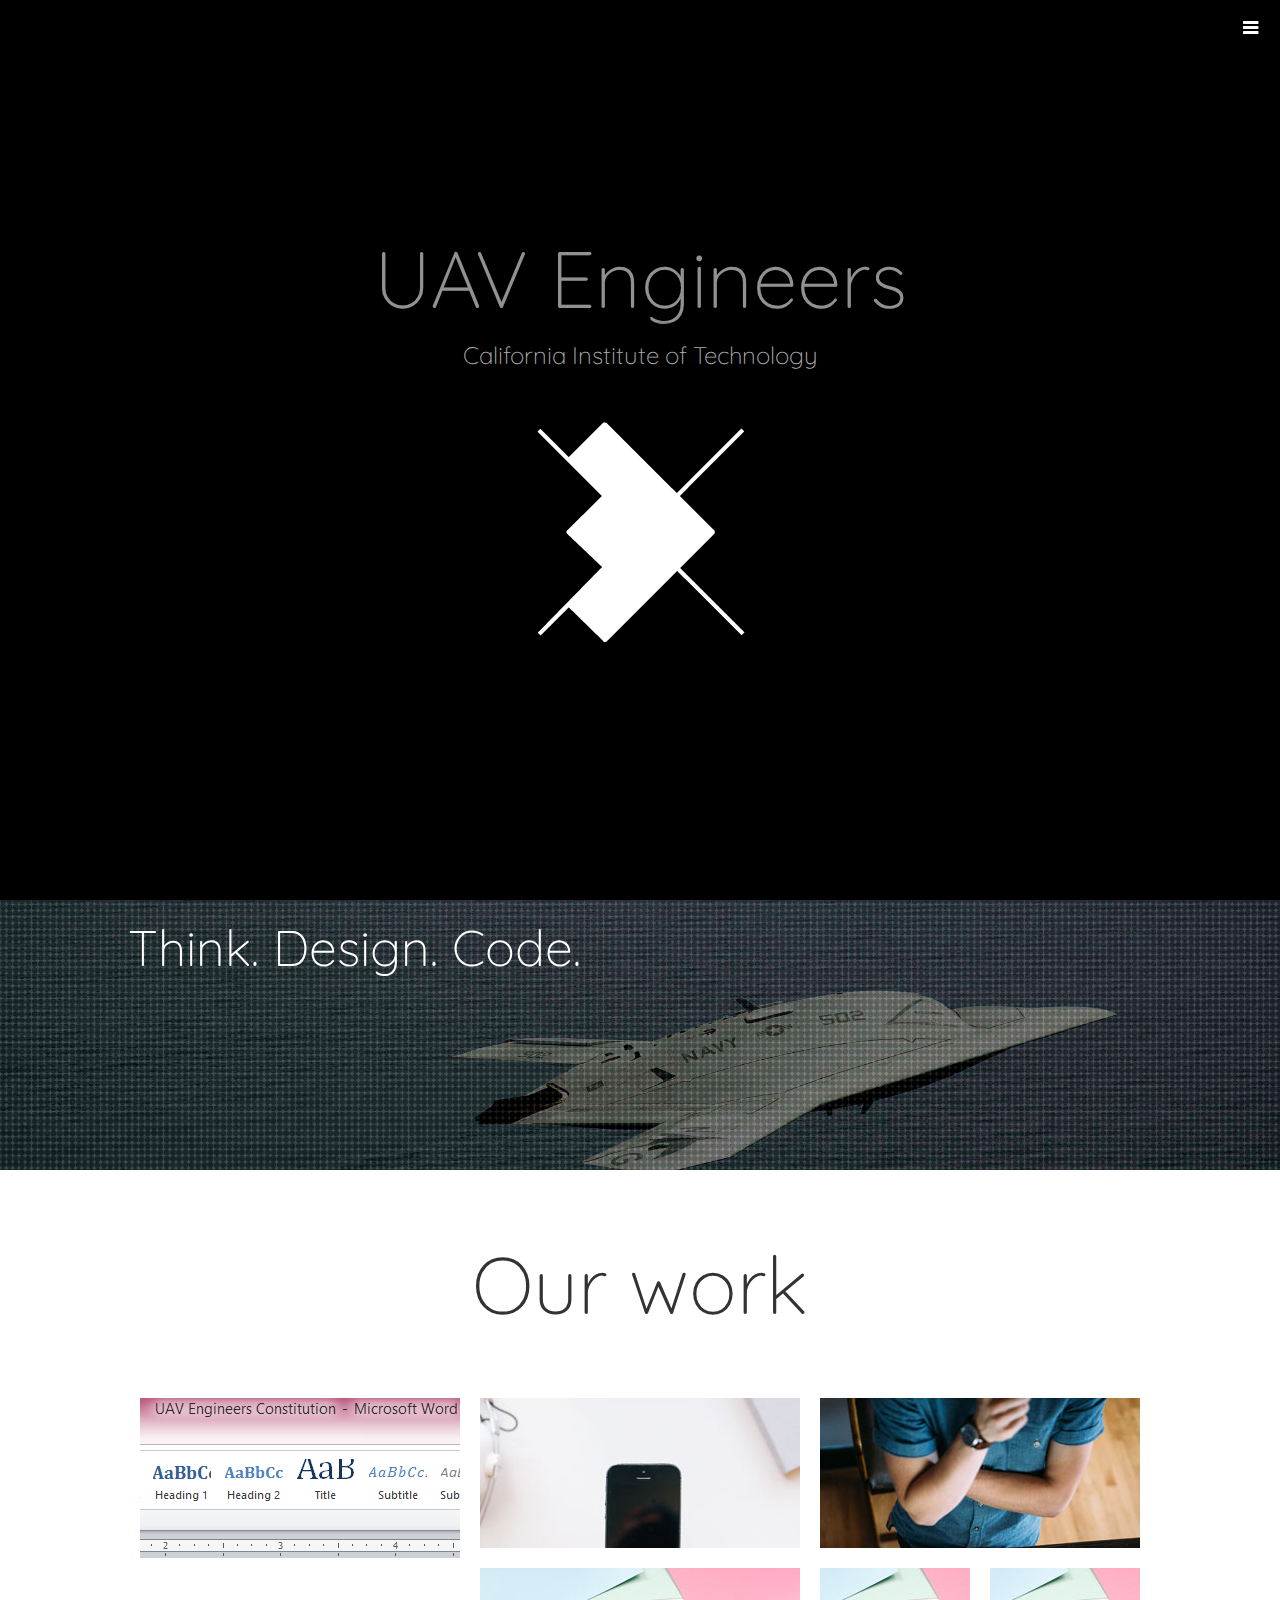
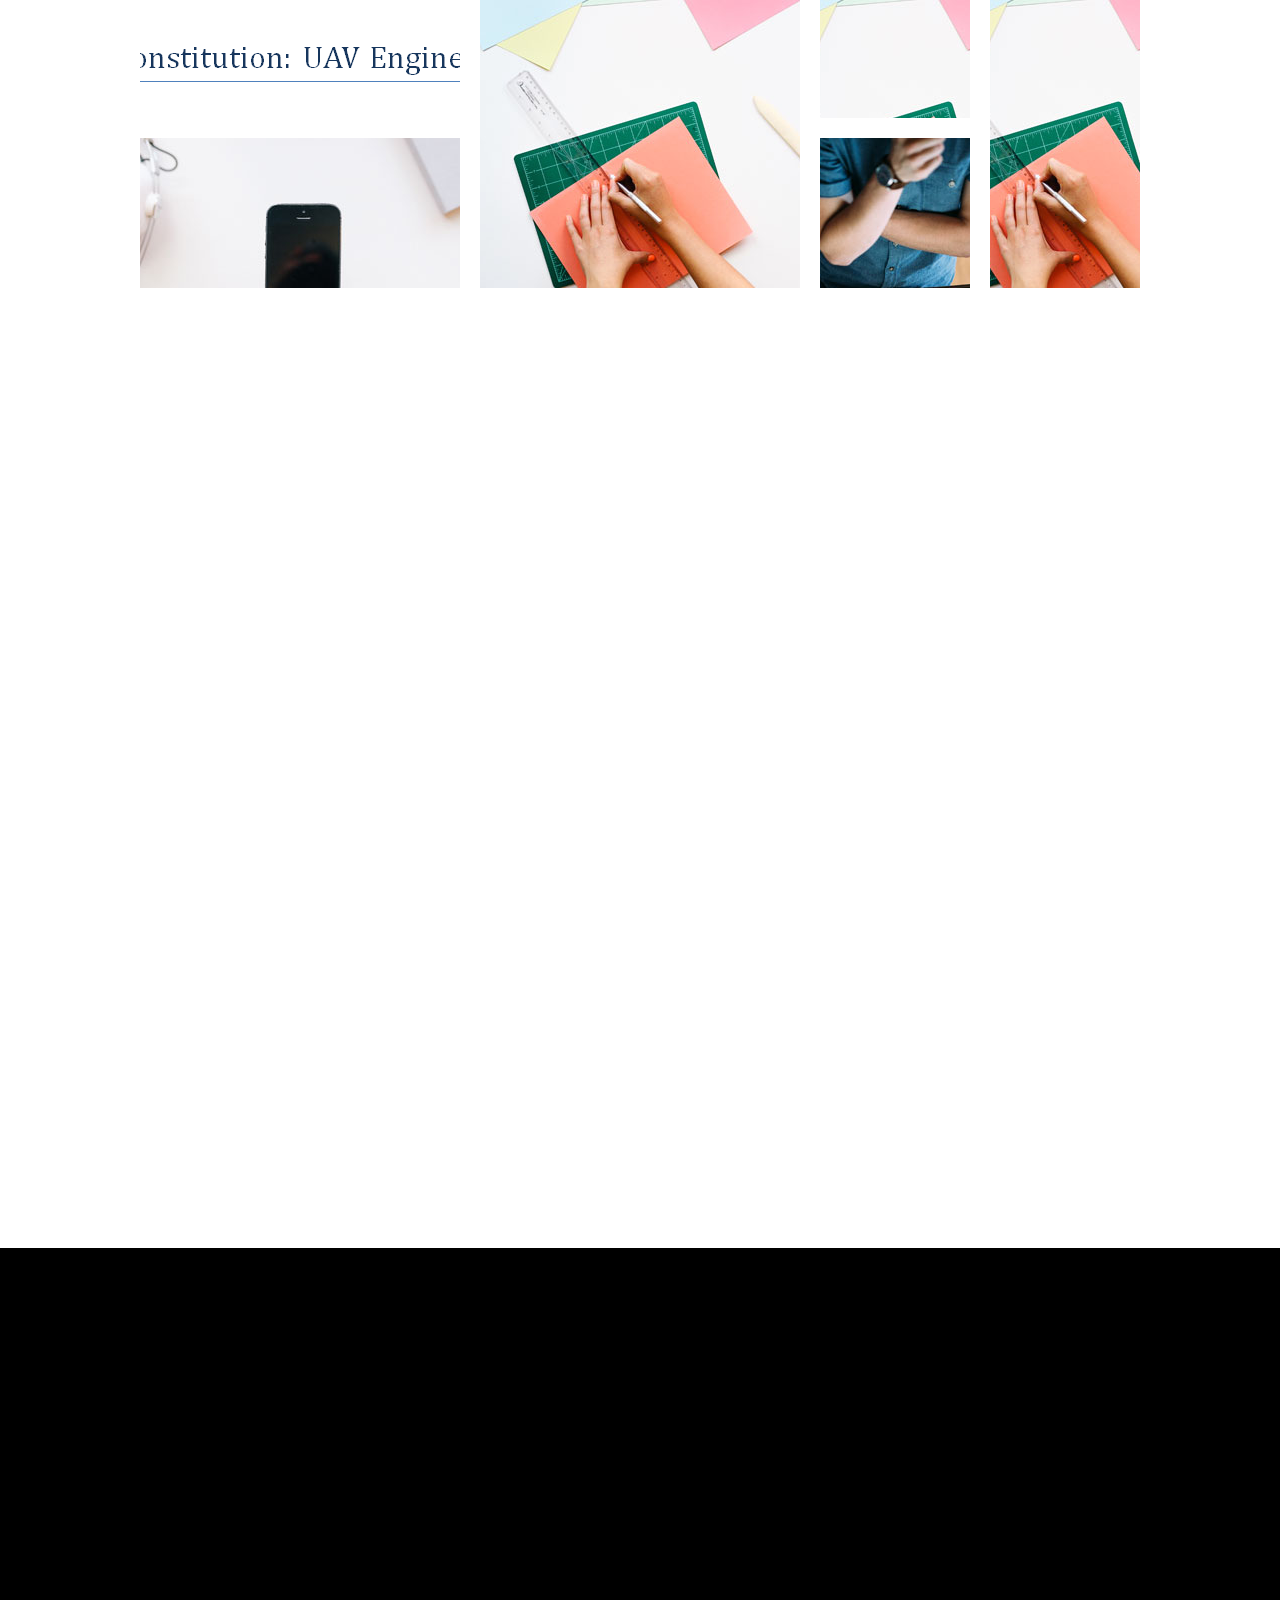
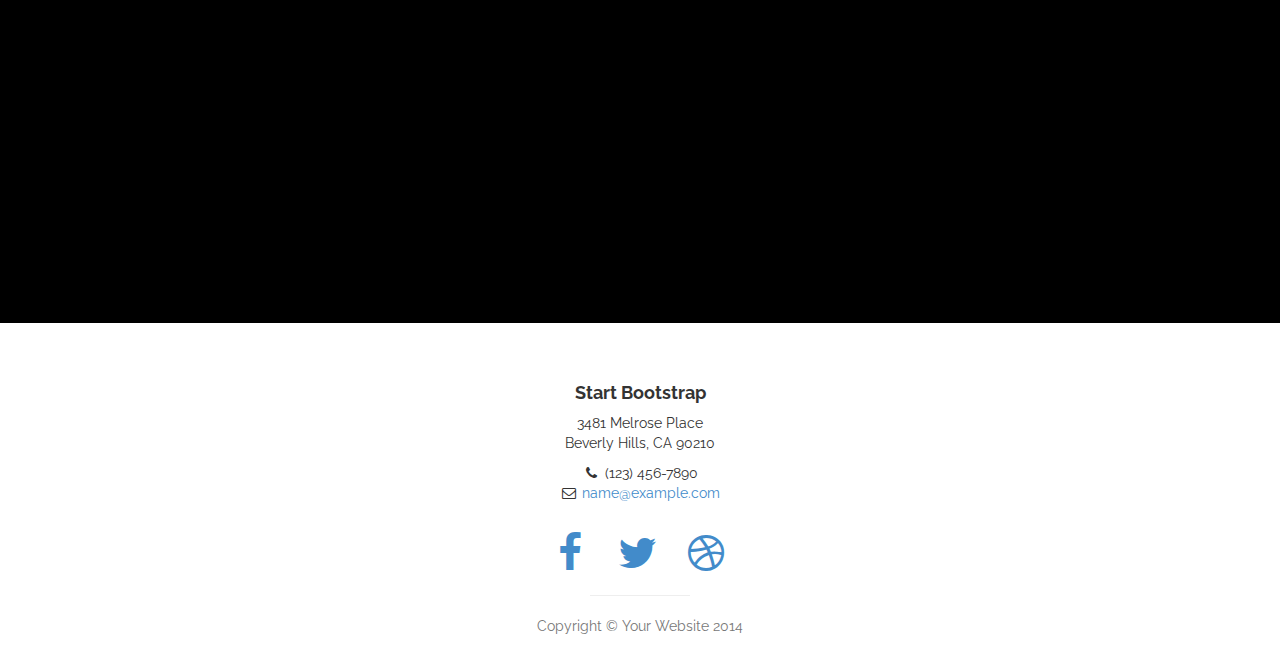
==== index.html @ b2664f8d "updates on project" ====
<!DOCTYPE html>
<html lang="en">

<head>

    <meta charset="utf-8">
    <meta http-equiv="X-UA-Compatible" content="IE=edge">
    <meta name="viewport" content="width=device-width, initial-scale=1">
    <meta name="description" content="">
    <meta name="author" content="">
    <link rel="shortcut icon" href="img/uavLogo.png">
    <title>Caltech UAV Engineers</title>

    <!-- Bootstrap Core CSS -->
    <link href="css/bootstrap.min.css" rel="stylesheet">

    <!-- Custom CSS -->
    <link href="css/uav.css" rel="stylesheet">
    <link href="css/jquery.gridster.min.css" rel="stylesheet">
    <!-- Custom Fonts -->
    <link href='http://fonts.googleapis.com/css?family=Quicksand:300,400|Raleway:400,100,200,300' rel='stylesheet' type='text/css'>
    <link href="font-awesome-4.1.0/css/font-awesome.min.css" rel="stylesheet" type="text/css">
    

    <!-- HTML5 Shim and Respond.js IE8 support of HTML5 elements and media queries -->
    <!-- WARNING: Respond.js doesn't work if you view the page via file:// -->
    <!--[if lt IE 9]>
        <script src="https://oss.maxcdn.com/libs/html5shiv/3.7.0/html5shiv.js"></script>
        <script src="https://oss.maxcdn.com/libs/respond.js/1.4.2/respond.min.js"></script>
    <![endif]-->

</head>

<body>

    <!-- Navigation -->
    <a id="menu-toggle" href="#" class="btn btn-dark btn-lg toggle"><i class="fa fa-bars"></i></a>
    <nav id="sidebar-wrapper">
        <ul class="sidebar-nav">
            <a id="menu-close" href="#" class="btn btn-light btn-lg pull-right toggle"><i class="fa fa-times"></i></a>
            <li class="sidebar-brand">
                <a class="shimmer" href="#top">UAV Engineers</a>
            </li>
            <li>
                <a href="#top">Home</a>
            </li>

            <li>
                <a href="#portfolio">Projects</a>
            </li>

            <li>
                <a href="#about">About</a>
            </li>
            
            <li>
                <a href="#contact">Contact</a>
            </li>
        </ul>
    </nav>

        <!-- Header -->
        <div id="top" class="header section active">
            <div class="text-vertical-center">

                <h1 class="shimmer">UAV Engineers</h1>

                <h3><a target="blank" id="caltech" href="https://www.caltech.edu/">California Institute of Technology</a></h3>
                <br>
                <a id="uavBox" href="#portfolio" class="btn btn-dark btn-lg"> <img id="uav" class="btn btn-dark btn-lg" src="img/uavLogo_white.png"/></a>

                

            </div>
        </div>


       
        <!-- Banner -->

        <div class="callout">
            <div class="text-vertical-left-top">
                <h1>Think. Design. Code. </h1>
            </div>
        </div>




        <!-- Portfolio -->
        <div id="portfolio" class="portfolio section ">
            <div id='work'>
                <h1>Our work</h1>
            </div>
            <div class="gridster">
                <ul>
                    <li id='draft' data-row="1" data-col="1" data-sizex="2" data-sizey="2">
                    </li>

                    <li class="jd" data-row="3" data-col="1" data-sizex="2" data-sizey="1"></li>
             
                    <li class="jd" data-row="1" data-col="3" data-sizex="2" data-sizey="1"></li>
                    <li class="dr" data-row="2" data-col="3" data-sizex="2" data-sizey="2"></li>
             
                    <li class="ms" data-row="1" data-col="5" data-sizex="2" data-sizey="1"></li>
                    <li class="dr" data-row="2" data-col="5" data-sizex="1" data-sizey="1"></li>
                    <li class="ms" data-row="3" data-col="5" data-sizex="1" data-sizey="1"></li>

                    <li class="dr" data-row="2" data-col="6" data-sizex="1" data-sizey="2"></li>
                </ul>

            </div>
        </div>




        <!-- About -->
        <div id="about" class="about section">
            <div class="container">
                <div class="row">
                    <div class="col-lg-12 text-center">
                       
                    </div>
                </div>
                <!-- /.row -->
            </div>
            <!-- /.container -->
        </div>

       

        
   
        <!-- Map -->
        <div id="contact" class="map section">
            
        </div>

    <!-- Footer -->
    <footer>
        <div class="container section">
            <div class="row">
                <div class="col-lg-10 col-lg-offset-1 text-center">
                    <h4><strong>Start Bootstrap</strong>
                    </h4>
                    <p>3481 Melrose Place<br>Beverly Hills, CA 90210</p>
                    <ul class="list-unstyled">
                        <li><i class="fa fa-phone fa-fw"></i> (123) 456-7890</li>
                        <li><i class="fa fa-envelope-o fa-fw"></i>  <a href="mailto:name@example.com">name@example.com</a>
                        </li>
                    </ul>
                    <br>
                    <ul class="list-inline">
                        <li>
                            <a href="#"><i class="fa fa-facebook fa-fw fa-3x"></i></a>
                        </li>
                        <li>
                            <a href="#"><i class="fa fa-twitter fa-fw fa-3x"></i></a>
                        </li>
                        <li>
                            <a href="#"><i class="fa fa-dribbble fa-fw fa-3x"></i></a>
                        </li>
                    </ul>
                    <hr class="small">
                    <p class="text-muted">Copyright &copy; Your Website 2014</p>
                </div>
            </div>
        </div>
    </footer>

    <!-- jQuery Version 1.11.0 -->
    <script src="js/jquery-1.11.0.js"></script>

    <!-- Bootstrap Core JavaScript -->
    <script src="js/bootstrap.min.js"></script>
    <script src="js/jquery.transit.min.js"></script>
    <script src="js/jquery.gridster.min.js"></script>
    <script src="js/jquery.gridster.with-extras.js"></script>

    <!-- Custom Theme JavaScript -->
    <script>
    // Closes the sidebar menu
    $("#menu-close").click(function(e) {
        e.preventDefault();
        $("#sidebar-wrapper").toggleClass("active");
    });

    // Opens the sidebar menu
    $("#menu-toggle").click(function(e) {
        e.preventDefault();
        $("#sidebar-wrapper").toggleClass("active");
    });

    $('a[href*=#]:not([href=#top],[href=#])').hover(function(){ 
            $("#uav").css({
               '-ms-transform': 'rotate(90deg)',
                '-webkit-transform': 'rotate(90deg)', 
                'transform': 'rotate(90deg)', 
                '-webkit-transition': '.3s ease-in',
                '-moz-transition': '.3s ease-in',
                '-o-transition': '.3s ease-in',
                'transition': '.3s ease-in',
            });
        }, function(){
            $("#uav").css({
               '-ms-transform': 'rotate(0deg)',
                '-webkit-transform': 'rotate(0deg)', 
                'transform': 'rotate(0deg)', 
                '-webkit-transition': '.3s ease-in',
                '-moz-transition': '.3s ease-in',
                '-o-transition': '.3s ease-in',
                'transition': '.3s ease-in',
            });
        });
        
        $('a[href*=#]:not([href=#])').click(function() {
            $('#uavBox')
            .transition({y: '+=700'}, 700, 'ease');
            setTimeout(function(){
                $('#uavBox').transition({rotate: '-90deg'}, 200, 'ease');
                $('#uavBox').transition({y: '-=700'}, 500, 'ease');
                $('#uavBox').transition({rotate: '0deg'}, 200, 'ease');
            }, 700);
        });


    // Scrolls to the selected menu item on the page
   $(function() {

        if($(window).width() > 1400){
            $(".gridster ul").gridster({
                widget_margins: [10, 10],
                widget_base_dimensions: [200, 200],
                resize: {
                    enabled: true,
                    max_size: [4,2],
                    min_size: [1,1]
                },
                helper: 'clone',
            }).data('gridster');
        } else if($(window).width() > 1100) {
            $(".gridster ul").gridster({
                widget_margins: [10, 10],
                widget_base_dimensions: [150, 150],
                resize: {
                    enabled: true,
                    max_size: [4,2],
                    min_size: [1,1]
                },
                helper: 'clone',
            }).data('gridster');
        } else {
            $(".gridster ul").gridster({
                widget_margins: [10, 10],
                widget_base_dimensions: [100, 100],
                resize: {
                    enabled: true,
                    max_size: [4,2],
                    min_size: [1,1]
                },
                helper: 'clone',
            }).data('gridster');
        }

        $('a[href*=#]:not([href=#])').click(function() {
            if (location.pathname.replace(/^\//, '') == this.pathname.replace(/^\//, '') || location.hostname == this.hostname) {

                var target = $(this.hash);

                target = target.length ? target : $('[name=' + this.hash.slice(1) + ']');
 
                if (target.length) {
                    $('html,body').animate({
                        scrollTop: target.offset().top
                    }, 1200);

                    return false;
                }
            }
        });
        
    });





    </script>

</body>

</html>
---- css/uav.css ----
/*!
 * Start Bootstrap - Stylish Portfolio Bootstrap Theme (http://startbootstrap.com)
 * Code licensed under the Apache License v2.0.
 * For details, see http://www.apache.org/licenses/LICENSE-2.0.
 */

/* Global Styles */
a {
    -webkit-transition: all .2s ease-in-out;
    -moz-transition: all .2s ease-in-out;
    transition: all .2s ease-in-out;
}
#caltech{
    color: rgba(255,255,255, 0.7);
}
#caltech:hover,
#caltech:focus {
    text-decoration: none;
    color: #FF6600;
}


.shimmer {
  color: rgba(255,255,255, 0.5);
  background: -webkit-gradient(linear, left top, right top, from(#222), to(#222), color-stop(0.5, #fff));
  background: -moz-gradient(linear, left top, right top, from(#222), to(#222), color-stop(0.5, #fff));
  background: gradient(linear, left top, right top, from(#222), to(#222), color-stop(0.5, #fff));
  -webkit-background-size: 125px 100%;
  -moz-background-size: 125px 100%;
  background-size: 125px 100%;
  -webkit-background-clip: text;
  -moz-background-clip: text;
  background-clip: text;
  -webkit-animation-name: shimmer;
  -moz-animation-name: shimmer;
  animation-name: shimmer;
  -webkit-animation-duration: 2s;
  -moz-animation-duration: 2s;
  animation-duration: 2s;
  -webkit-animation-iteration-count: infinite;
  -moz-animation-iteration-count: infinite;
  animation-iteration-count: infinite;
  background-repeat: no-repeat;
  background-position: 0 0;
  background-color: #222;
}
@-moz-keyframes shimmer {
  0% {
    background-position: top left;
  }
  100% {
    background-position: top right;
  }
}
@-webkit-keyframes shimmer {
  0% {
    background-position: top left;
  }
  100% {
    background-position: top right;
  }
}
@-o-keyframes shimmer {
  0% {
    background-position: top left;
  }
  100% {
    background-position: top right;
  }
}
@keyframes shimmer {
  0% {
    background-position: top left;
  }
  100% {
    background-position: top right;
  }
}


html,
body{
    width: 100%;
    height: 100%;
}

body {
    font-family: "Raleway", "Quicksand", sans-serif;
}

.text-vertical-left-top {
    position: relative;
    display: table-cell;
    top: 20%;
    text-align: left;
    vertical-align: top;
    width: 100%;
    margin: 0;
    padding: 0;
    padding-left: 10%;
}
.text-vertical-left-top h1{ 
    font-size: 80px;
    font-weight: 100;
    font-family: 'Quicksand';
    font-weight: 300;
}

.text-vertical-center {
    display: table-cell;
    text-align: center;
    vertical-align: middle;
    width: 100%;
}

.text-vertical-center h1 {
    margin: 0;
    padding: 0;
    font-size: 80px;
    font-weight: 100;
    font-family: 'Quicksand';
    font-weight: 300;
}

.text-vertical-center h3 {
    color: rgba(255,255,255, 0.7);
    font-family: 'Quicksand';
    font-weight: 300;
}

/* Custom Button Styles */

.btn-dark {
    border-radius: 0;
    color: #fff;
}



.btn-dark:hover,
.btn-dark:focus,
.btn-dark:active {
    color: #fff;
}

.btn-light {
    border-radius: 0;
    color: #333;
    background-color: rgb(255,255,255);
}

.btn-light:hover,
.btn-light:focus,
.btn-light:active {
    color: #333;
    background-color: rgba(255,255,255,0.8);
}

/* Custom Horizontal Rule */

hr.small {
    max-width: 100px;
}

/* Side Menu */

#sidebar-wrapper {
    z-index: 1000;
    position: fixed;
    right: 0;
    width: 250px;
    height: 100%;
    margin-right: -250px;
    overflow-y: auto;
    -webkit-transition: all 0.4s ease 0s;
    -moz-transition: all 0.4s ease 0s;
    -ms-transition: all 0.4s ease 0s;
    -o-transition: all 0.4s ease 0s;
    transition: all 0.4s ease 0s;
}

.sidebar-nav {
    position: absolute;
    top: 0;
    width: 250px;
    margin: 0;
    padding: 0;
    list-style: none;
}

.sidebar-nav li {
    text-indent: 20px;
    line-height: 40px;
}

.sidebar-nav li a {
    display: block;
    text-decoration: none;
    color: #999;
}

.sidebar-nav li a:hover {
    text-decoration: none;
    color: #fff;
    background: #B2B2B2;
}

.sidebar-nav li a:active,
.sidebar-nav li a:focus {
    text-decoration: none;
}

.sidebar-nav > .sidebar-brand {
    height: 55px;
    font-size: 18px;
    line-height: 55px;
}

.sidebar-nav > .sidebar-brand a {
    color: rgba(255,255,255, 0.5);
}

.sidebar-nav > .sidebar-brand a:hover {
    color: #fff;
    background: none;
}

#menu-toggle {
    z-index: 1;
    position: fixed;
    top: 0;
    right: 0;
}

#sidebar-wrapper.active {
    right: 250px;
    width: 250px;
    -webkit-transition: all 0.4s ease 0s;
    -moz-transition: all 0.4s ease 0s;
    -ms-transition: all 0.4s ease 0s;
    -o-transition: all 0.4s ease 0s;
    transition: all 0.4s ease 0s;
}

.toggle {
    margin: 5px 5px 0 0;
}

/* Header */

.header {
    display: table;
    position: relative;
    width: 100%;
    height: 100%;
    background: #000;
    -webkit-background-size: cover;
    -moz-background-size: cover;
    background-size: cover;
    -o-background-size: cover;
}

/* Banner */
.callout {
    display: table;
    width: 100%;
    height: 400px;
    color: #fff;
    background: url('../img/drone.jpg') no-repeat center center scroll;
    -webkit-background-size: cover;
    -moz-background-size: cover;
    background-size: cover;
    -o-background-size: cover;
    position: relative;
}

/* About */

.about {
    padding: 50px 0;
    position: relative;
    width: 100%;
    height: 100%;
    background: #fff;
    -webkit-background-size: cover;
    -moz-background-size: cover;
    background-size: cover;
    -o-background-size: cover;
}

/* Services */

.services {
    padding: 50px 0;
}

.service-item {
    margin-bottom: 30px;
}



/* Portfolio */





.portfolio {
    padding: 50px;
    position: relative;
    width: 100%;
}

.portfolio-item {
    margin-bottom: 30px;
}

.img-portfolio {
    margin: 0 auto;
}

.img-portfolio:hover {
    opacity: 0.8;
}

.grid{
    width: 100%;
    height: 100%; 
}

/* Map */

.map {
    height: 75%;
    background-color: #000;
}

#work{
    position: relative;
    width: inherit;
    margin: auto;
    text-align: center;
    padding-bottom: 50px;
}
#work h1{
    font-size: 80px;
    font-weight: 100;
    font-family: 'Quicksand';
    font-weight: 300;
}

.project{
    width: 300px;
    height: 300px;
    margin: auto;
    background: #666666;
}

@media(max-width:768px) {
    .text-vertical-center h1 {
        font-size: 60px;
    }
    
}

@media(max-width:1000px) {
    #sidebar-wrapper {
        background-color: #000;
        opacity: 0.9;
    }
    #uav{
        width:150px;
    }
    .text-vertical-left-top h1{
        font-size: 50px;
        vertical-align: center;
        padding: auto;
    }
}

@media(max-width:1400px) {

    .text-vertical-left-top h1{
        font-size: 50px;
        font-weight: 300;
    }
    .callout {
        height: 30%;
    }
}

/* Footer */

footer {
    margin: 50px;
    height: 25%;
}

li{
  list-style-type: none;
}

#draft {
  background: url('../img/draft.png') top center no-repeat scroll;
}
.dr {
  background: url('../img/portfolio-4.jpg') top center no-repeat scroll;
}

.ms {
  background: url('../img/portfolio-2.jpg') top center no-repeat scroll;
}

.jd {
  background: url('../img/portfolio-1.jpg') top center no-repeat scroll;
}
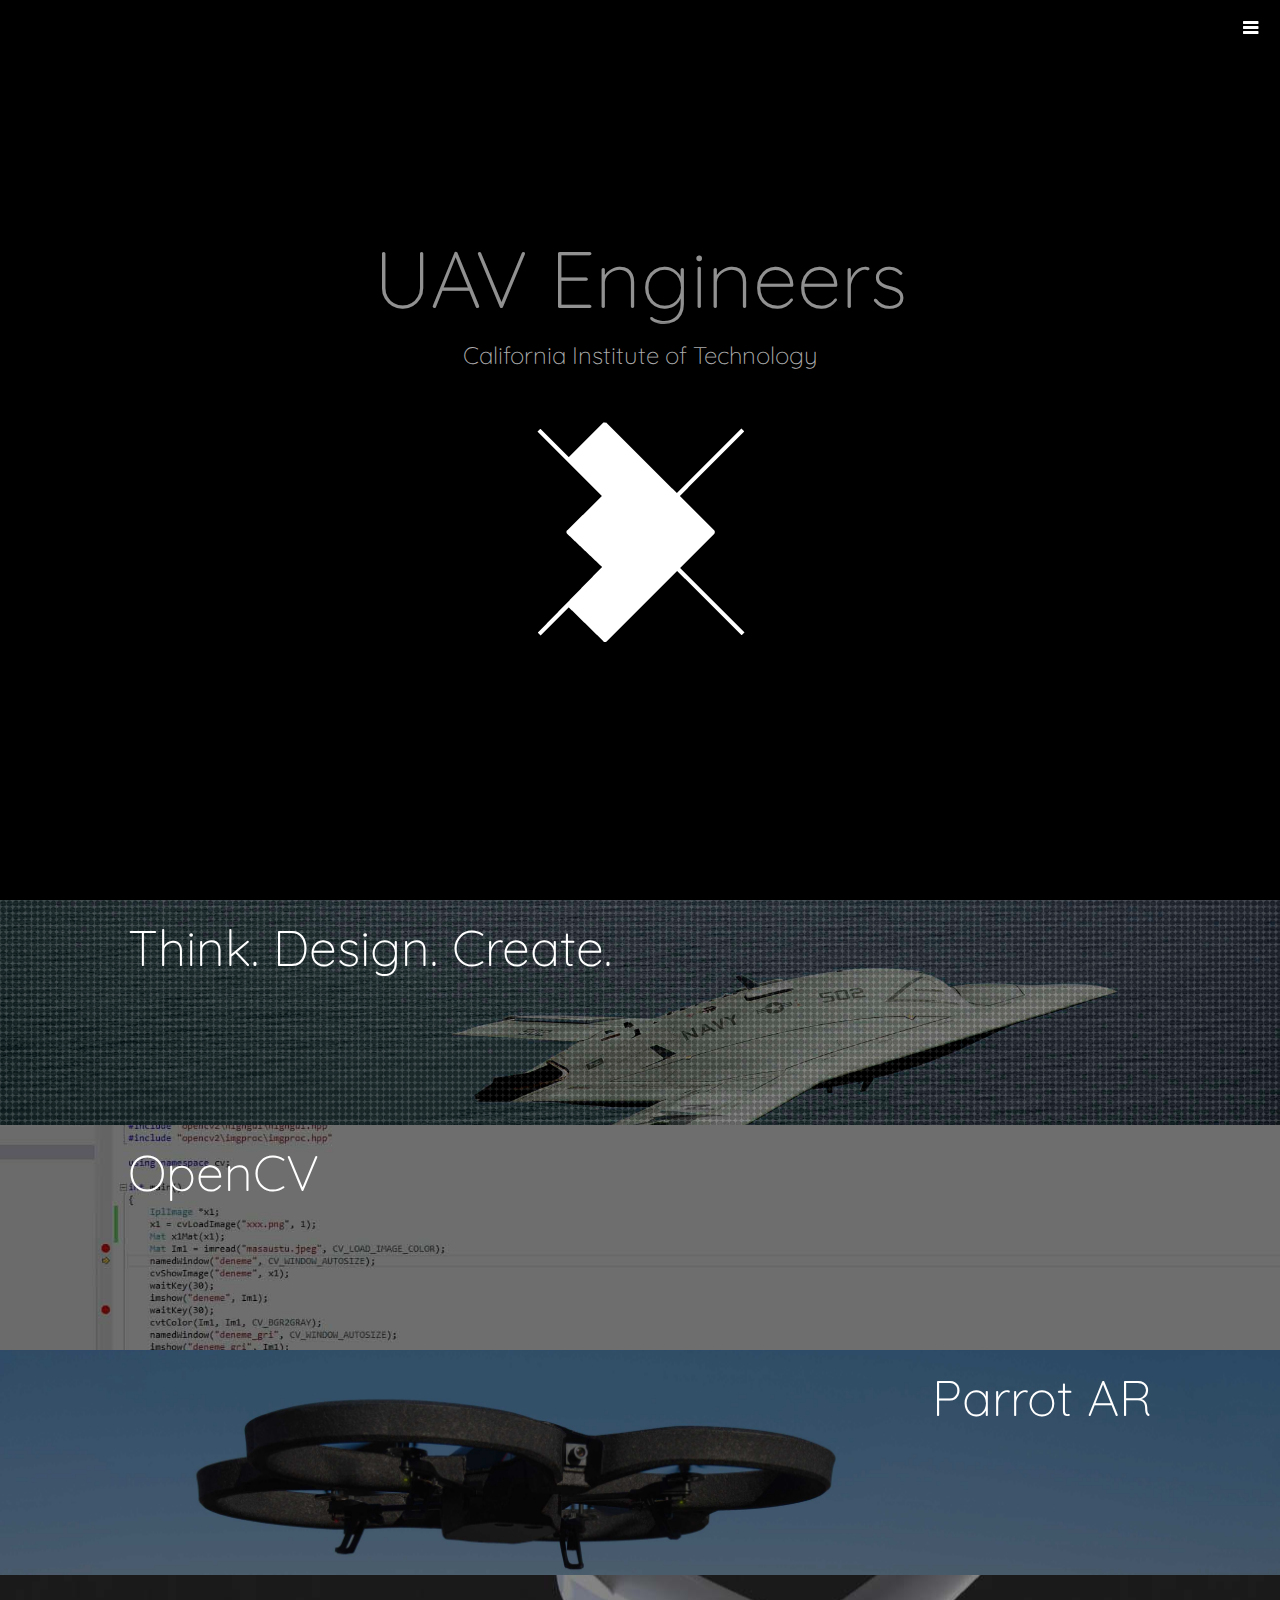
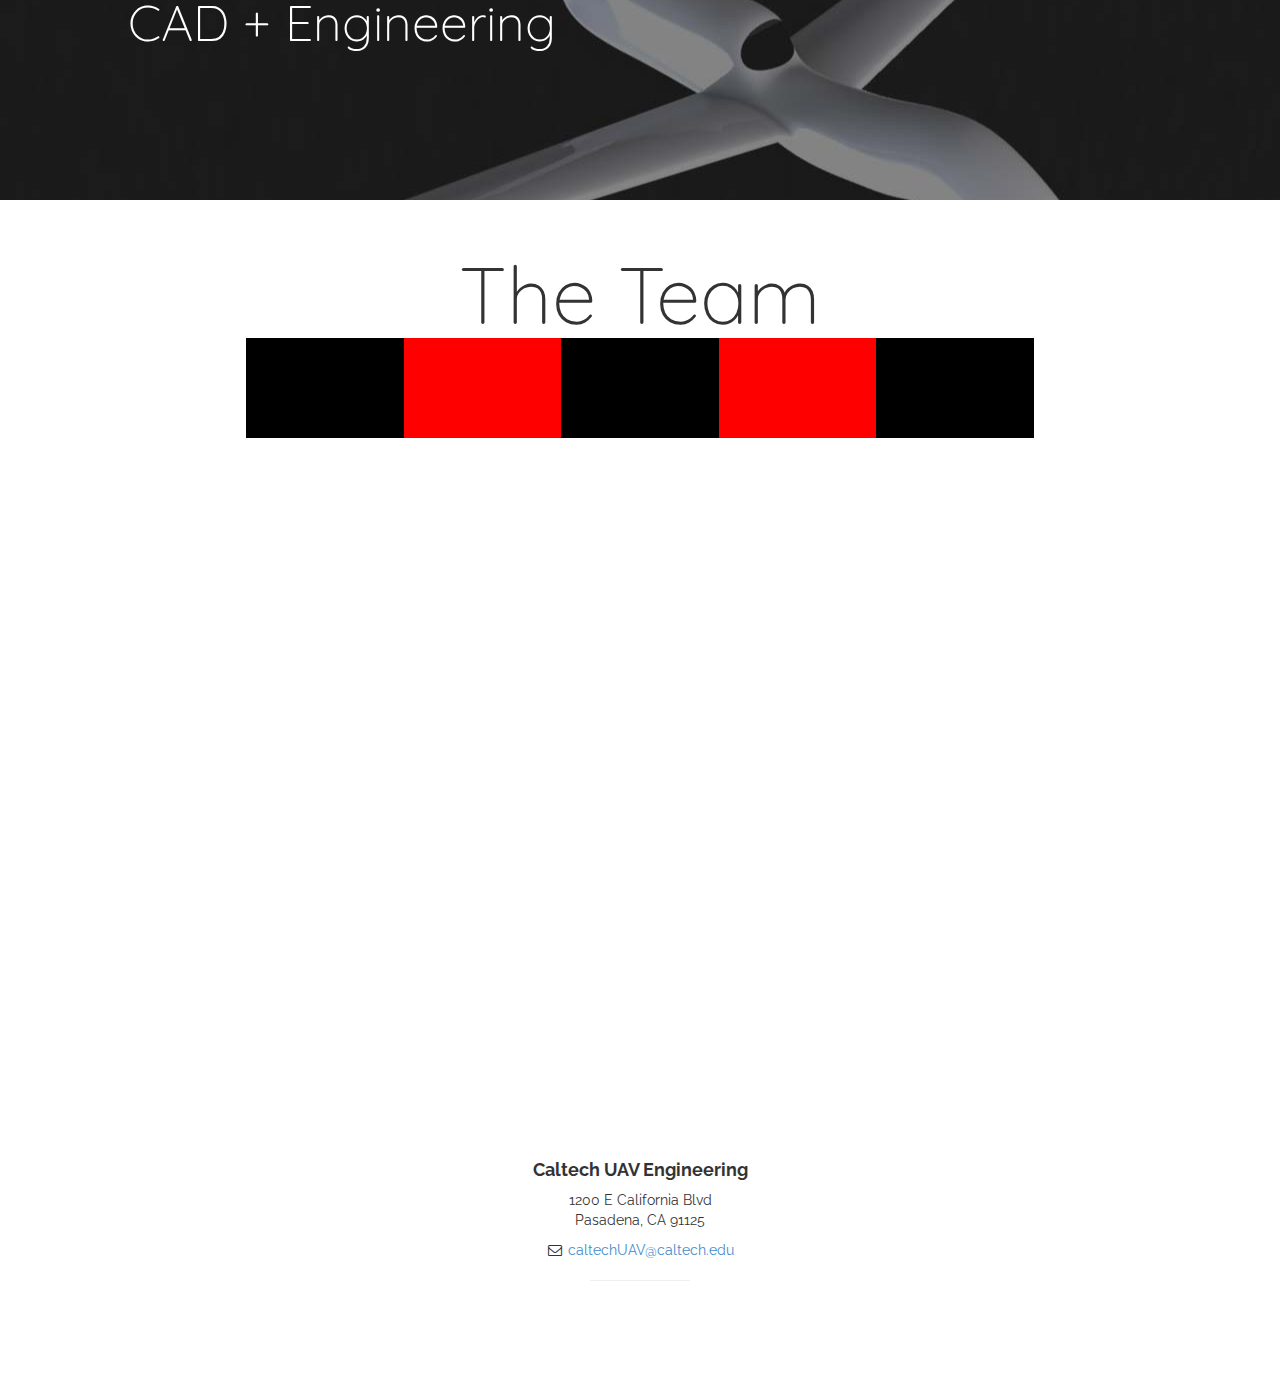
==== commit 2d6e2b27: "all layout done" ====
--- a/index.html
+++ b/index.html
@@ -16,7 +16,6 @@
 
     <!-- Custom CSS -->
     <link href="css/uav.css" rel="stylesheet">
-    <link href="css/jquery.gridster.min.css" rel="stylesheet">
     <!-- Custom Fonts -->
     <link href='http://fonts.googleapis.com/css?family=Quicksand:300,400|Raleway:400,100,200,300' rel='stylesheet' type='text/css'>
     <link href="font-awesome-4.1.0/css/font-awesome.min.css" rel="stylesheet" type="text/css">
@@ -78,38 +77,39 @@
        
         <!-- Banner -->
 
-        <div class="callout">
-            <div class="text-vertical-left-top">
-                <h1>Think. Design. Code. </h1>
-            </div>
-        </div>
 
 
 
 
         <!-- Portfolio -->
         <div id="portfolio" class="portfolio section ">
-            <div id='work'>
-                <h1>Our work</h1>
-            </div>
-            <div class="gridster">
-                <ul>
-                    <li id='draft' data-row="1" data-col="1" data-sizex="2" data-sizey="2">
-                    </li>
-
-                    <li class="jd" data-row="3" data-col="1" data-sizex="2" data-sizey="1"></li>
-             
-                    <li class="jd" data-row="1" data-col="3" data-sizex="2" data-sizey="1"></li>
-                    <li class="dr" data-row="2" data-col="3" data-sizex="2" data-sizey="2"></li>
-             
-                    <li class="ms" data-row="1" data-col="5" data-sizex="2" data-sizey="1"></li>
-                    <li class="dr" data-row="2" data-col="5" data-sizex="1" data-sizey="1"></li>
-                    <li class="ms" data-row="3" data-col="5" data-sizex="1" data-sizey="1"></li>
-
-                    <li class="dr" data-row="2" data-col="6" data-sizex="1" data-sizey="2"></li>
-                </ul>
-
-            </div>
+            
+            <div class="callout">
+                <div class="text-vertical-left-top">
+                    <h1>Think. Design. Create. </h1>
+                </div>
+            </div>
+            
+            <div class="callout2">
+                <div class="text-vertical-left-top">
+                    <h1>OpenCV </h1>
+                </div>
+            </div>
+
+            <div class="callout3">
+                <div class="text-vertical-right-top">
+                    <h1>Parrot AR </h1>
+                </div>
+            </div>
+            
+            <div class="callout1">
+                <div class="text-vertical-left-top">
+                    <h1>CAD + Engineering</h1>
+                </div>
+            </div>
+
+
+            
         </div>
 
 
@@ -119,9 +119,35 @@
         <div id="about" class="about section">
             <div class="container">
                 <div class="row">
-                    <div class="col-lg-12 text-center">
+                    <div class="col-lg-12 text-vertical-center">
                        
+                            <h1>The Team</h1>
+                             
                     </div>
+
+                    
+                    <div class="col-lg-10 col-lg-offset-1">
+                       
+                        <div style="background: #000;" class='col-lg-2 col-lg-offset-1 profile'>
+                        </div>
+                        
+                        <div style="background: #F00;" class='col-lg-2 profile'>
+                        </div>
+
+                        <div style="background: #000;" class='col-lg-2 profile'>
+                        </div>
+                        
+                        <div style="background: #F00;" class='col-lg-2 profile'>
+                        </div>
+
+                        <div style="background: #000;" class='col-lg-2 profile'>
+                        </div>
+                        
+                        
+
+                    </div>
+                    
+                
                 </div>
                 <!-- /.row -->
             </div>
@@ -131,39 +157,24 @@
        
 
         
-   
-        <!-- Map -->
-        <div id="contact" class="map section">
-            
-        </div>
-
+ 
     <!-- Footer -->
     <footer>
-        <div class="container section">
+        <div id='contact' class="container section">
             <div class="row">
                 <div class="col-lg-10 col-lg-offset-1 text-center">
-                    <h4><strong>Start Bootstrap</strong>
+                    <h4><strong>Caltech UAV Engineering</strong>
                     </h4>
-                    <p>3481 Melrose Place<br>Beverly Hills, CA 90210</p>
+                    <p>1200 E California Blvd<br>Pasadena, CA 91125</p>
+
                     <ul class="list-unstyled">
-                        <li><i class="fa fa-phone fa-fw"></i> (123) 456-7890</li>
-                        <li><i class="fa fa-envelope-o fa-fw"></i>  <a href="mailto:name@example.com">name@example.com</a>
+
+                        <li><i class="fa fa-envelope-o fa-fw"></i>  <a href="mailto:clee@caltech.edu">caltechUAV@caltech.edu</a>
                         </li>
                     </ul>
-                    <br>
-                    <ul class="list-inline">
-                        <li>
-                            <a href="#"><i class="fa fa-facebook fa-fw fa-3x"></i></a>
-                        </li>
-                        <li>
-                            <a href="#"><i class="fa fa-twitter fa-fw fa-3x"></i></a>
-                        </li>
-                        <li>
-                            <a href="#"><i class="fa fa-dribbble fa-fw fa-3x"></i></a>
-                        </li>
-                    </ul>
+
                     <hr class="small">
-                    <p class="text-muted">Copyright &copy; Your Website 2014</p>
+
                 </div>
             </div>
         </div>
@@ -175,8 +186,7 @@
     <!-- Bootstrap Core JavaScript -->
     <script src="js/bootstrap.min.js"></script>
     <script src="js/jquery.transit.min.js"></script>
-    <script src="js/jquery.gridster.min.js"></script>
-    <script src="js/jquery.gridster.with-extras.js"></script>
+
 
     <!-- Custom Theme JavaScript -->
     <script>
@@ -228,41 +238,6 @@
     // Scrolls to the selected menu item on the page
    $(function() {
 
-        if($(window).width() > 1400){
-            $(".gridster ul").gridster({
-                widget_margins: [10, 10],
-                widget_base_dimensions: [200, 200],
-                resize: {
-                    enabled: true,
-                    max_size: [4,2],
-                    min_size: [1,1]
-                },
-                helper: 'clone',
-            }).data('gridster');
-        } else if($(window).width() > 1100) {
-            $(".gridster ul").gridster({
-                widget_margins: [10, 10],
-                widget_base_dimensions: [150, 150],
-                resize: {
-                    enabled: true,
-                    max_size: [4,2],
-                    min_size: [1,1]
-                },
-                helper: 'clone',
-            }).data('gridster');
-        } else {
-            $(".gridster ul").gridster({
-                widget_margins: [10, 10],
-                widget_base_dimensions: [100, 100],
-                resize: {
-                    enabled: true,
-                    max_size: [4,2],
-                    min_size: [1,1]
-                },
-                helper: 'clone',
-            }).data('gridster');
-        }
-
         $('a[href*=#]:not([href=#])').click(function() {
             if (location.pathname.replace(/^\//, '') == this.pathname.replace(/^\//, '') || location.hostname == this.hostname) {
 
@@ -273,7 +248,7 @@
                 if (target.length) {
                     $('html,body').animate({
                         scrollTop: target.offset().top
-                    }, 1200);
+                    }, 1000);
 
                     return false;
                 }
--- a/css/uav.css
+++ b/css/uav.css
@@ -99,6 +99,26 @@
     padding: 0;
     padding-left: 10%;
 }
+
+.text-vertical-right-top {
+    position: relative;
+    display: table-cell;
+    top: 20%;
+    text-align: right;
+    vertical-align: top;
+    width: 100%;
+    margin: 0;
+    padding: 0;
+    padding-right: 10%;
+}
+
+.text-vertical-right-top h1{ 
+    font-size: 80px;
+    font-weight: 100;
+    font-family: 'Quicksand';
+    font-weight: 300;
+}
+
 .text-vertical-left-top h1{ 
     font-size: 80px;
     font-weight: 100;
@@ -264,7 +284,7 @@
 .callout {
     display: table;
     width: 100%;
-    height: 400px;
+    height: 25%;
     color: #fff;
     background: url('../img/drone.jpg') no-repeat center center scroll;
     -webkit-background-size: cover;
@@ -273,6 +293,47 @@
     -o-background-size: cover;
     position: relative;
 }
+
+
+.callout1 {
+    display: table;
+    width: 100%;
+    height: 25%;
+    color: #fff;
+    background: url('../img/hawk.jpg') no-repeat center center scroll;
+    -webkit-background-size: cover;
+    -moz-background-size: cover;
+    background-size: cover;
+    -o-background-size: cover;
+    position: relative;
+}
+
+.callout2 {
+    display: table;
+    width: 100%;
+    height: 25%;
+    color: #fff;
+    background: url('../img/opencv.jpg') no-repeat center center scroll;
+    -webkit-background-size: cover;
+    -moz-background-size: cover;
+    background-size: cover;
+    -o-background-size: cover;
+    position: relative;
+}
+
+.callout3 {
+    display: table;
+    width: 100%;
+    height: 25%;
+    color: #fff;
+    background: url('../img/parrot.jpg') no-repeat 0px -50px scroll;
+    -webkit-background-size: cover;
+    -moz-background-size: cover;
+    background-size: cover;
+    -o-background-size: cover;
+    position: relative;
+}
+
 
 /* About */
 
@@ -288,16 +349,10 @@
     -o-background-size: cover;
 }
 
-/* Services */
-
-.services {
-    padding: 50px 0;
-}
-
-.service-item {
-    margin-bottom: 30px;
-}
-
+.profile {
+    height: 100px;
+
+}
 
 
 /* Portfolio */
@@ -307,27 +362,16 @@
 
 
 .portfolio {
-    padding: 50px;
-    position: relative;
-    width: 100%;
-}
-
-.portfolio-item {
-    margin-bottom: 30px;
-}
-
-.img-portfolio {
-    margin: 0 auto;
+    position: relative;
+    height: 100%;
+    width: 100%;
+    background-color: #fff;
 }
 
 .img-portfolio:hover {
     opacity: 0.8;
 }
 
-.grid{
-    width: 100%;
-    height: 100%; 
-}
 
 /* Map */
 
@@ -341,7 +385,7 @@
     width: inherit;
     margin: auto;
     text-align: center;
-    padding-bottom: 50px;
+    background-color: inherit;
 }
 #work h1{
     font-size: 80px;
@@ -377,6 +421,12 @@
         vertical-align: center;
         padding: auto;
     }
+
+    .text-vertical-right-top h1{ 
+        font-size: 50px;
+        vertical-align: center;
+        padding: auto;
+    }
 }
 
 @media(max-width:1400px) {
@@ -385,9 +435,11 @@
         font-size: 50px;
         font-weight: 300;
     }
-    .callout {
-        height: 30%;
-    }
+    .text-vertical-right-top h1{ 
+        font-size: 50px;
+        font-weight: 300;
+    }
+
 }
 
 /* Footer */
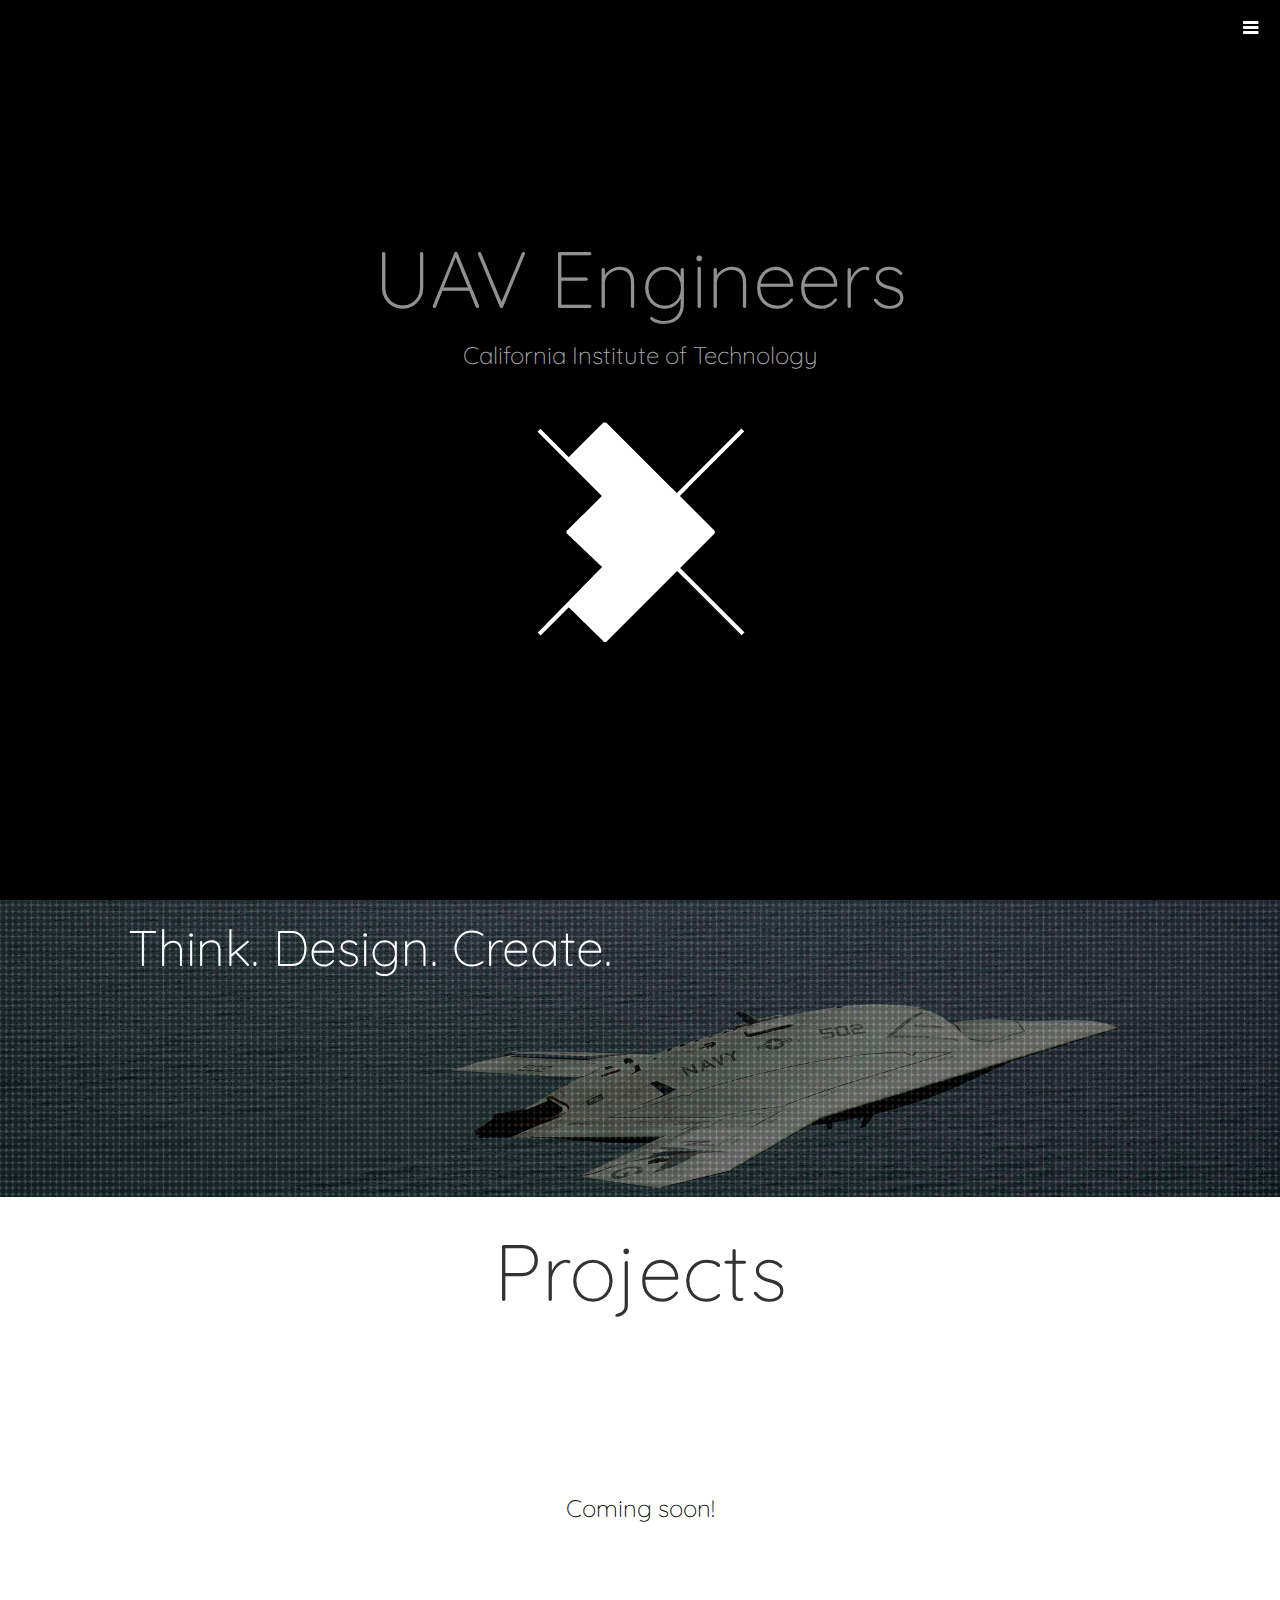
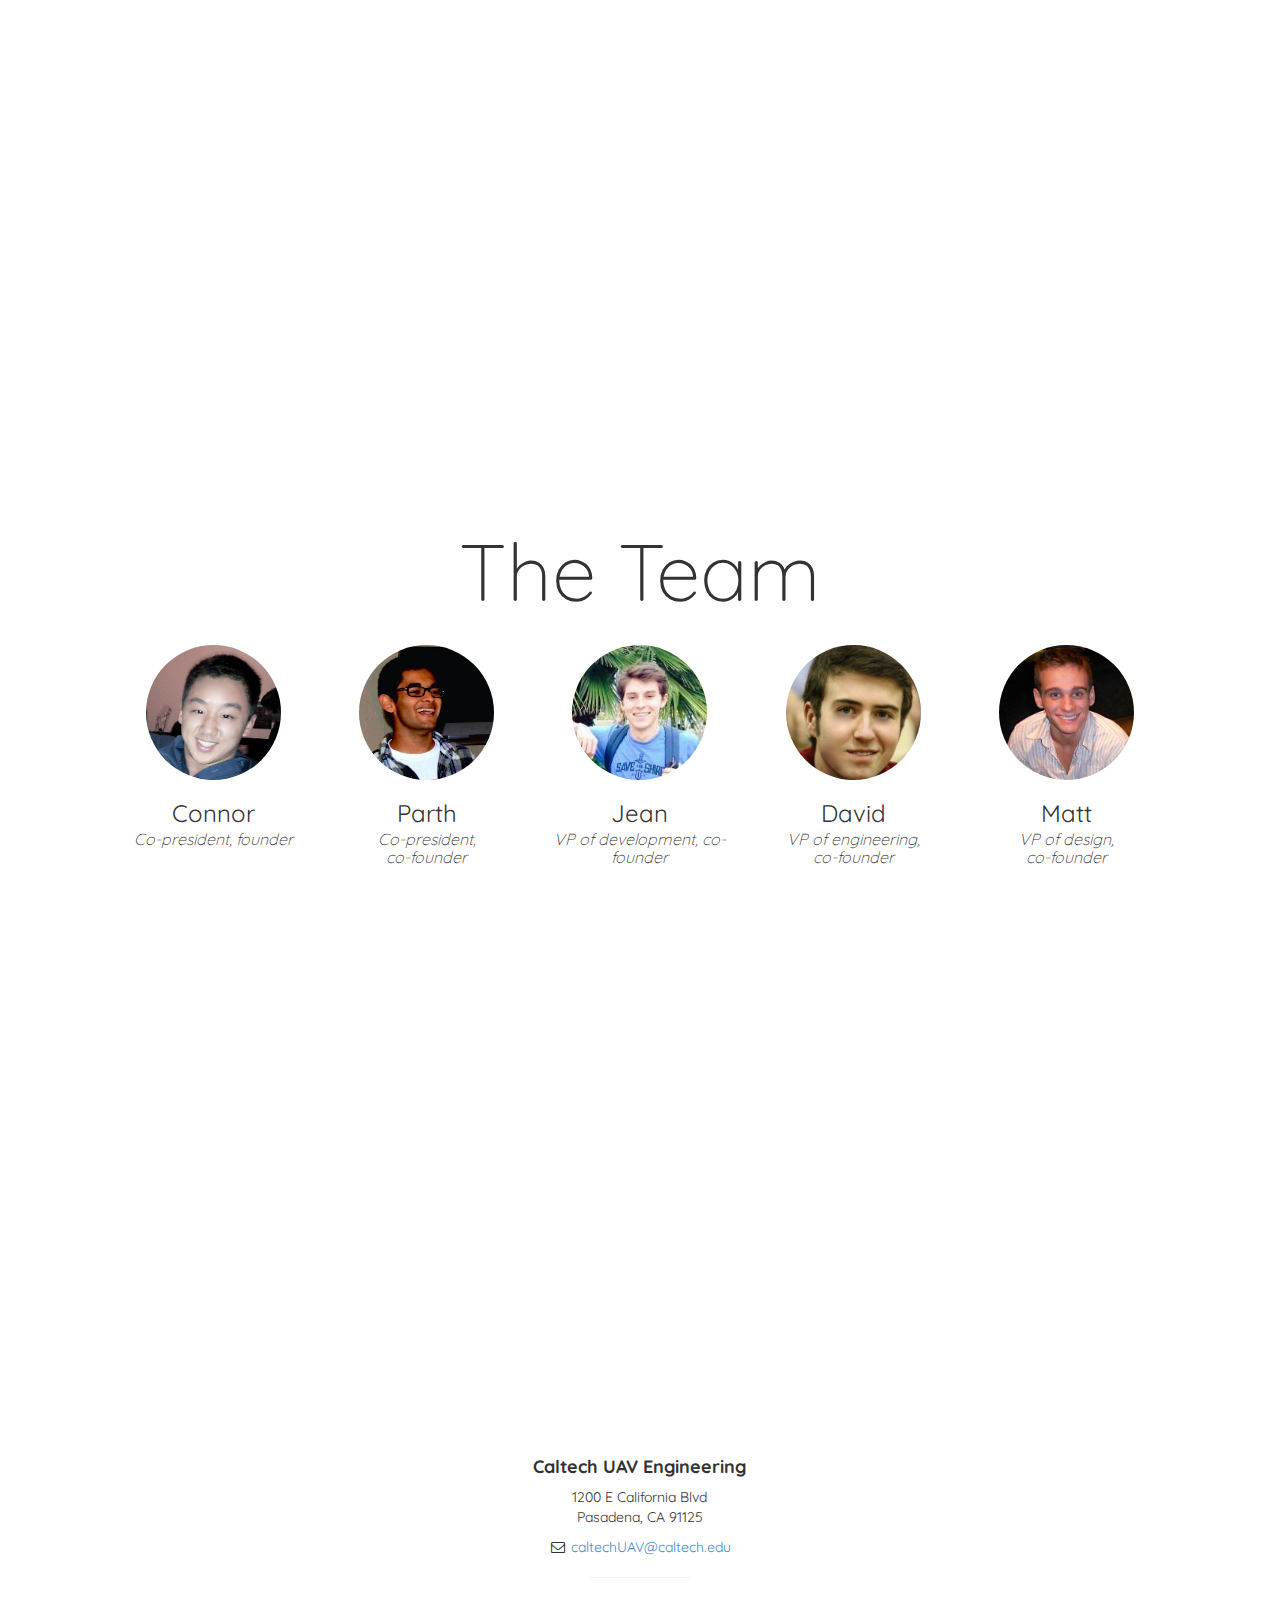
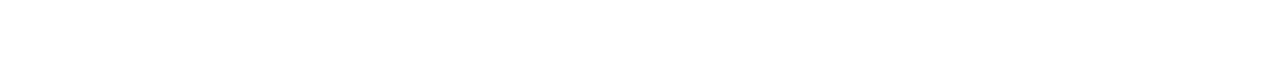
==== commit 0edef8f7: "profiles done, projects updated" ====
--- a/index.html
+++ b/index.html
@@ -77,38 +77,32 @@
        
         <!-- Banner -->
 
-
-
-
-
-        <!-- Portfolio -->
-        <div id="portfolio" class="portfolio section ">
-            
-            <div class="callout">
+        <div class="callout">
                 <div class="text-vertical-left-top">
                     <h1>Think. Design. Create. </h1>
                 </div>
             </div>
-            
-            <div class="callout2">
-                <div class="text-vertical-left-top">
-                    <h1>OpenCV </h1>
-                </div>
-            </div>
-
-            <div class="callout3">
-                <div class="text-vertical-right-top">
-                    <h1>Parrot AR </h1>
-                </div>
-            </div>
-            
-            <div class="callout1">
-                <div class="text-vertical-left-top">
-                    <h1>CAD + Engineering</h1>
-                </div>
-            </div>
-
-
+
+
+
+        <!-- Portfolio -->
+        <div id="portfolio" class="portfolio section ">
+            
+             <div class="col-xs-12 text-vertical-center" class="headContainer" >       
+                <h1 class="aboutHead">Projects</h1>
+            </div>
+           
+            <center><div class="text-vertical-center">
+                <br><br>
+                <br><br>
+                <br><br>
+                <br><br>
+               <center> <h3 style="color: #000">Coming soon!</h3> <center>
+
+            </div></center>
+       
+
+            
             
         </div>
 
@@ -117,40 +111,87 @@
 
         <!-- About -->
         <div id="about" class="about section">
-            <div class="container">
-                <div class="row">
-                    <div class="col-lg-12 text-vertical-center">
+           
+                    <div class="col-xs-12 text-vertical-center" class="headContainer" >
                        
-                            <h1>The Team</h1>
+                            <h1 class="aboutHead">The Team</h1>
                              
                     </div>
-
+            
                     
-                    <div class="col-lg-10 col-lg-offset-1">
-                       
-                        <div style="background: #000;" class='col-lg-2 col-lg-offset-1 profile'>
+             
+                    
+                        <div class='col-md-2 col-md-offset-1  profile'>
+                            <div class="row">
+                                <div class="round" id="connor">
+                                </div>
+                                <div class="title">
+                                    <h4>Connor</h4> 
+                                    <h5>Co-president, founder</h5>
+                                </div>
+
+                            </div>
                         </div>
                         
-                        <div style="background: #F00;" class='col-lg-2 profile'>
-                        </div>
-
-                        <div style="background: #000;" class='col-lg-2 profile'>
+                        <div class='col-md-2 profile  '>
+                            <div class="row">
+                                <div class="round" id="parth">
+                                </div>
+
+                                <div class="title">
+                                    <h4>Parth</h4> 
+                                    <h5>Co-president, <br> co-founder</h5>
+                                </div>
+
+                            </div>
+                        </div>
+
+                        <div class='col-md-2 profile '>
+                            <div class="row">
+                                <div class="round" id="jean">
+                                </div>
+
+                                <div class="title">
+                                    <h4>Jean</h4> 
+                                    <h5>VP of development, co-founder</h5>
+                                </div>
+
+                            </div>
                         </div>
                         
-                        <div style="background: #F00;" class='col-lg-2 profile'>
-                        </div>
-
-                        <div style="background: #000;" class='col-lg-2 profile'>
-                        </div>
-                        
-                        
-
-                    </div>
+                        <div class='col-md-2 profile '>
+                            <div class="row">
+                                <div class="round" id="david">
+                                </div>
+
+                                <div class="title">
+                                    <h4>David</h4> 
+                                    <h5>VP of engineering, <br>co-founder</h5>
+                                </div>
+
+                            </div>
+                        </div>
+
+                        <div class='col-md-2 profile '>
+                            <div class="row">
+                                <div class="round" id="matt">
+                                </div>
+
+                                <div class="title">
+                                    <h4>Matt</h4> 
+                                    <h5>VP of design,<br> co-founder</h5>
+                                </div>
+
+                            </div>
+                        </div>
+                      
+
+                   
                     
                 
-                </div>
+                
                 <!-- /.row -->
-            </div>
+            
             <!-- /.container -->
         </div>
 
@@ -160,7 +201,7 @@
  
     <!-- Footer -->
     <footer>
-        <div id='contact' class="container section">
+        <div id='contact' class="section">
             <div class="row">
                 <div class="col-lg-10 col-lg-offset-1 text-center">
                     <h4><strong>Caltech UAV Engineering</strong>
@@ -187,81 +228,9 @@
     <script src="js/bootstrap.min.js"></script>
     <script src="js/jquery.transit.min.js"></script>
 
-
-    <!-- Custom Theme JavaScript -->
-    <script>
-    // Closes the sidebar menu
-    $("#menu-close").click(function(e) {
-        e.preventDefault();
-        $("#sidebar-wrapper").toggleClass("active");
-    });
-
-    // Opens the sidebar menu
-    $("#menu-toggle").click(function(e) {
-        e.preventDefault();
-        $("#sidebar-wrapper").toggleClass("active");
-    });
-
-    $('a[href*=#]:not([href=#top],[href=#])').hover(function(){ 
-            $("#uav").css({
-               '-ms-transform': 'rotate(90deg)',
-                '-webkit-transform': 'rotate(90deg)', 
-                'transform': 'rotate(90deg)', 
-                '-webkit-transition': '.3s ease-in',
-                '-moz-transition': '.3s ease-in',
-                '-o-transition': '.3s ease-in',
-                'transition': '.3s ease-in',
-            });
-        }, function(){
-            $("#uav").css({
-               '-ms-transform': 'rotate(0deg)',
-                '-webkit-transform': 'rotate(0deg)', 
-                'transform': 'rotate(0deg)', 
-                '-webkit-transition': '.3s ease-in',
-                '-moz-transition': '.3s ease-in',
-                '-o-transition': '.3s ease-in',
-                'transition': '.3s ease-in',
-            });
-        });
-        
-        $('a[href*=#]:not([href=#])').click(function() {
-            $('#uavBox')
-            .transition({y: '+=700'}, 700, 'ease');
-            setTimeout(function(){
-                $('#uavBox').transition({rotate: '-90deg'}, 200, 'ease');
-                $('#uavBox').transition({y: '-=700'}, 500, 'ease');
-                $('#uavBox').transition({rotate: '0deg'}, 200, 'ease');
-            }, 700);
-        });
-
-
-    // Scrolls to the selected menu item on the page
-   $(function() {
-
-        $('a[href*=#]:not([href=#])').click(function() {
-            if (location.pathname.replace(/^\//, '') == this.pathname.replace(/^\//, '') || location.hostname == this.hostname) {
-
-                var target = $(this.hash);
-
-                target = target.length ? target : $('[name=' + this.hash.slice(1) + ']');
- 
-                if (target.length) {
-                    $('html,body').animate({
-                        scrollTop: target.offset().top
-                    }, 1000);
-
-                    return false;
-                }
-            }
-        });
-        
-    });
-
-
-
-
-
-    </script>
+    <script src="js/uav.js"></script>
+
+    
 
 </body>
 
--- a/css/uav.css
+++ b/css/uav.css
@@ -85,7 +85,7 @@
 }
 
 body {
-    font-family: "Raleway", "Quicksand", sans-serif;
+    font-family: "Quicksand", "Raleway",  sans-serif;
 }
 
 .text-vertical-left-top {
@@ -116,14 +116,12 @@
     font-size: 80px;
     font-weight: 100;
     font-family: 'Quicksand';
-    font-weight: 300;
 }
 
 .text-vertical-left-top h1{ 
     font-size: 80px;
     font-weight: 100;
     font-family: 'Quicksand';
-    font-weight: 300;
 }
 
 .text-vertical-center {
@@ -284,7 +282,7 @@
 .callout {
     display: table;
     width: 100%;
-    height: 25%;
+    height: 33%;
     color: #fff;
     background: url('../img/drone.jpg') no-repeat center center scroll;
     -webkit-background-size: cover;
@@ -295,63 +293,84 @@
 }
 
 
-.callout1 {
-    display: table;
-    width: 100%;
-    height: 25%;
-    color: #fff;
-    background: url('../img/hawk.jpg') no-repeat center center scroll;
-    -webkit-background-size: cover;
-    -moz-background-size: cover;
-    background-size: cover;
-    -o-background-size: cover;
-    position: relative;
-}
-
-.callout2 {
-    display: table;
-    width: 100%;
-    height: 25%;
-    color: #fff;
-    background: url('../img/opencv.jpg') no-repeat center center scroll;
-    -webkit-background-size: cover;
-    -moz-background-size: cover;
-    background-size: cover;
-    -o-background-size: cover;
-    position: relative;
-}
-
-.callout3 {
-    display: table;
-    width: 100%;
-    height: 25%;
-    color: #fff;
-    background: url('../img/parrot.jpg') no-repeat 0px -50px scroll;
-    -webkit-background-size: cover;
-    -moz-background-size: cover;
-    background-size: cover;
-    -o-background-size: cover;
-    position: relative;
-}
+
 
 
 /* About */
 
 .about {
-    padding: 50px 0;
-    position: relative;
-    width: 100%;
-    height: 100%;
+    padding: 30px 0;
+    position: relative;
+    width: 100%;
+    min-height: 100%;
     background: #fff;
     -webkit-background-size: cover;
     -moz-background-size: cover;
     background-size: cover;
     -o-background-size: cover;
-}
-
-.profile {
-    height: 100px;
-
+    text-align: center
+}
+
+.headContainer {
+    margin-bottom: 30px;
+
+}
+.aboutHead {
+    margin: 0 auto;
+}
+
+.round {
+    position: relative;
+    border-radius: 50%;
+    width: 135px;
+    height: 135px;
+    margin: 0 auto;
+    margin-top: 30px;
+    text-align: center;
+    
+}
+
+#connor {
+    background: url('../img/connor.jpg') 290px 195px;
+    background-size: 150px;
+}
+
+#parth {
+    background: url('../img/parth.jpg') 310px 195px;
+    background-size: 170px;
+}
+
+#jean {
+    background: url('../img/jean.jpg') 320px 180px;
+    background-size: 170px;
+}
+
+#david {
+    background: url('../img/david.jpg') 290px 195px;
+    background-size: 150px;
+}
+
+#matt {
+    background: url('../img/matt.jpg') 290px 180px;
+    background-size: 150px;
+}
+
+
+.title h5 {
+
+    font-size: 16px;
+    font-weight: 300;
+    font-family: 'Quicksand';
+    font-style: italic;
+    padding-bottom: 20px;
+}
+
+.title h4 {
+    padding-top: 10px;
+    margin-bottom: -5px;
+    font-size: 24px;
+    font-weight: 400;
+    font-family: 'Quicksand';
 }
 
 
@@ -363,6 +382,7 @@
 
 .portfolio {
     position: relative;
+    padding: 30px 0;
     height: 100%;
     width: 100%;
     background-color: #fff;
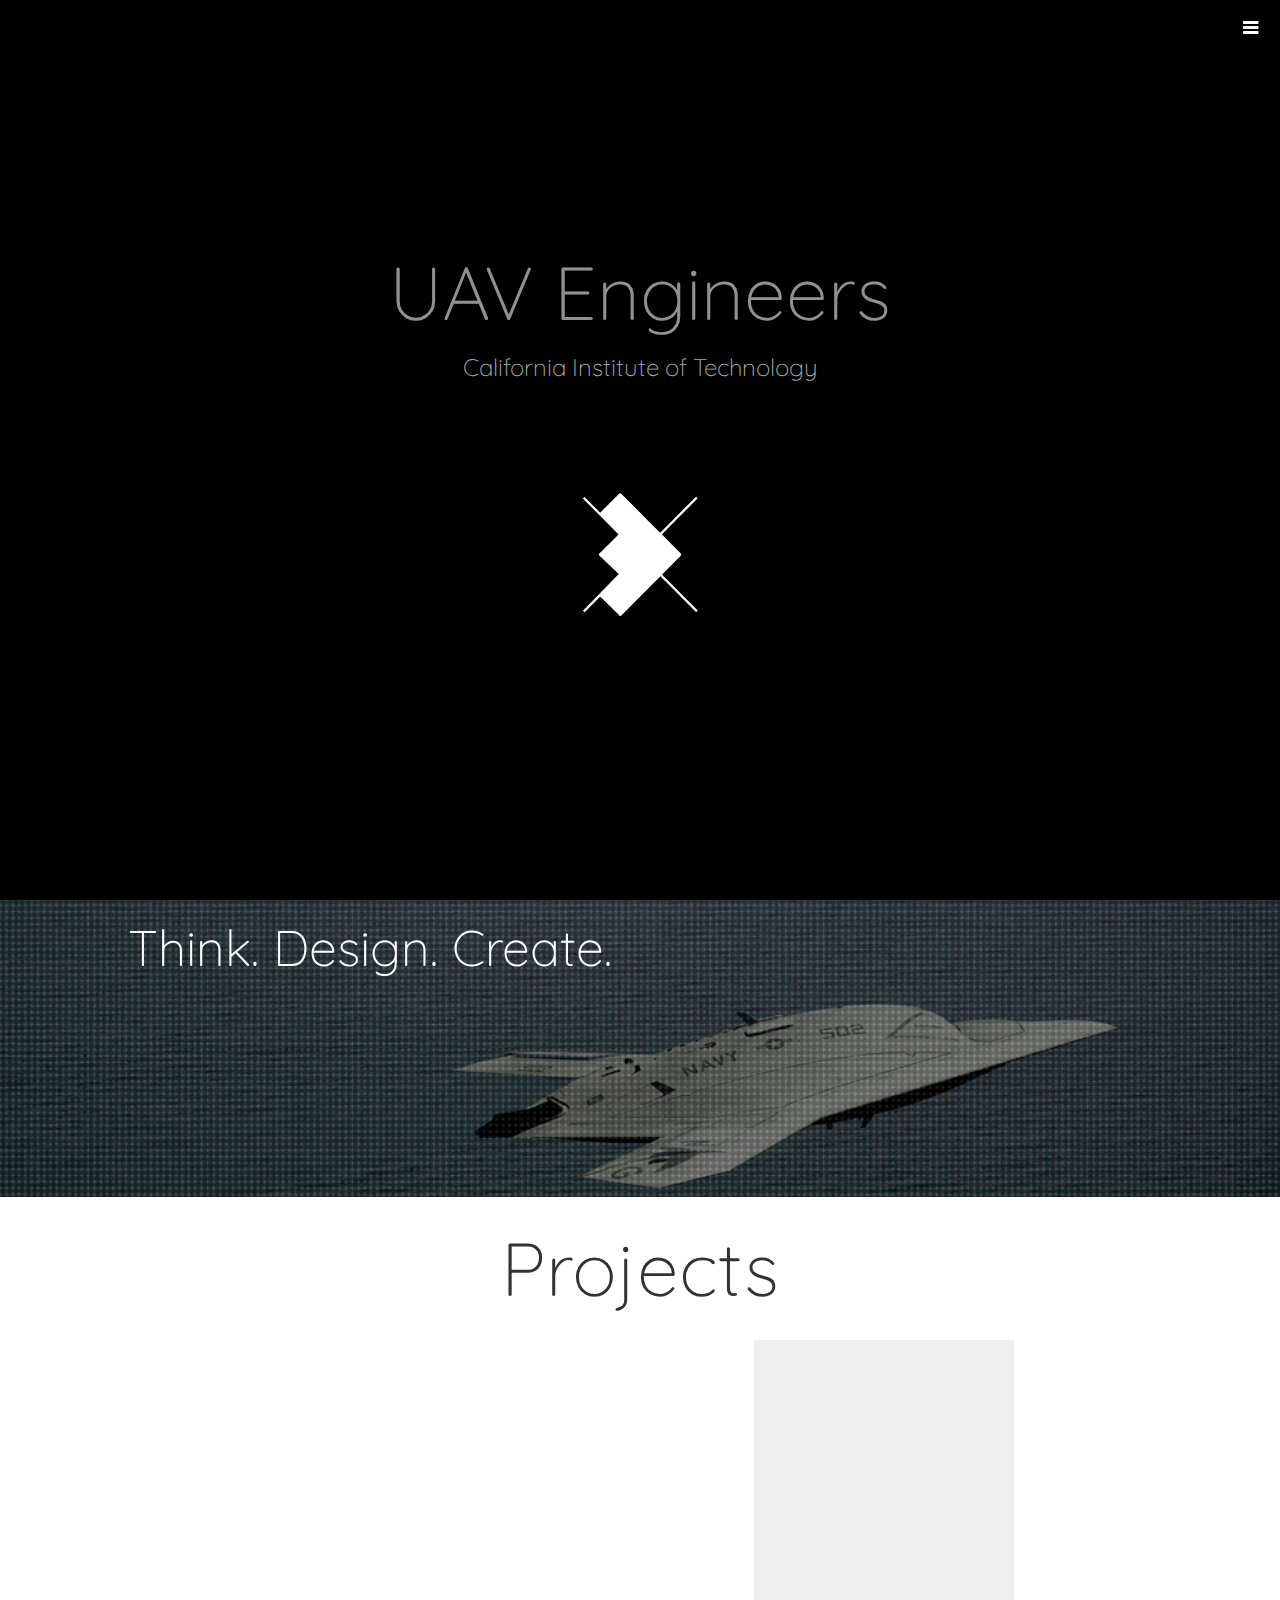
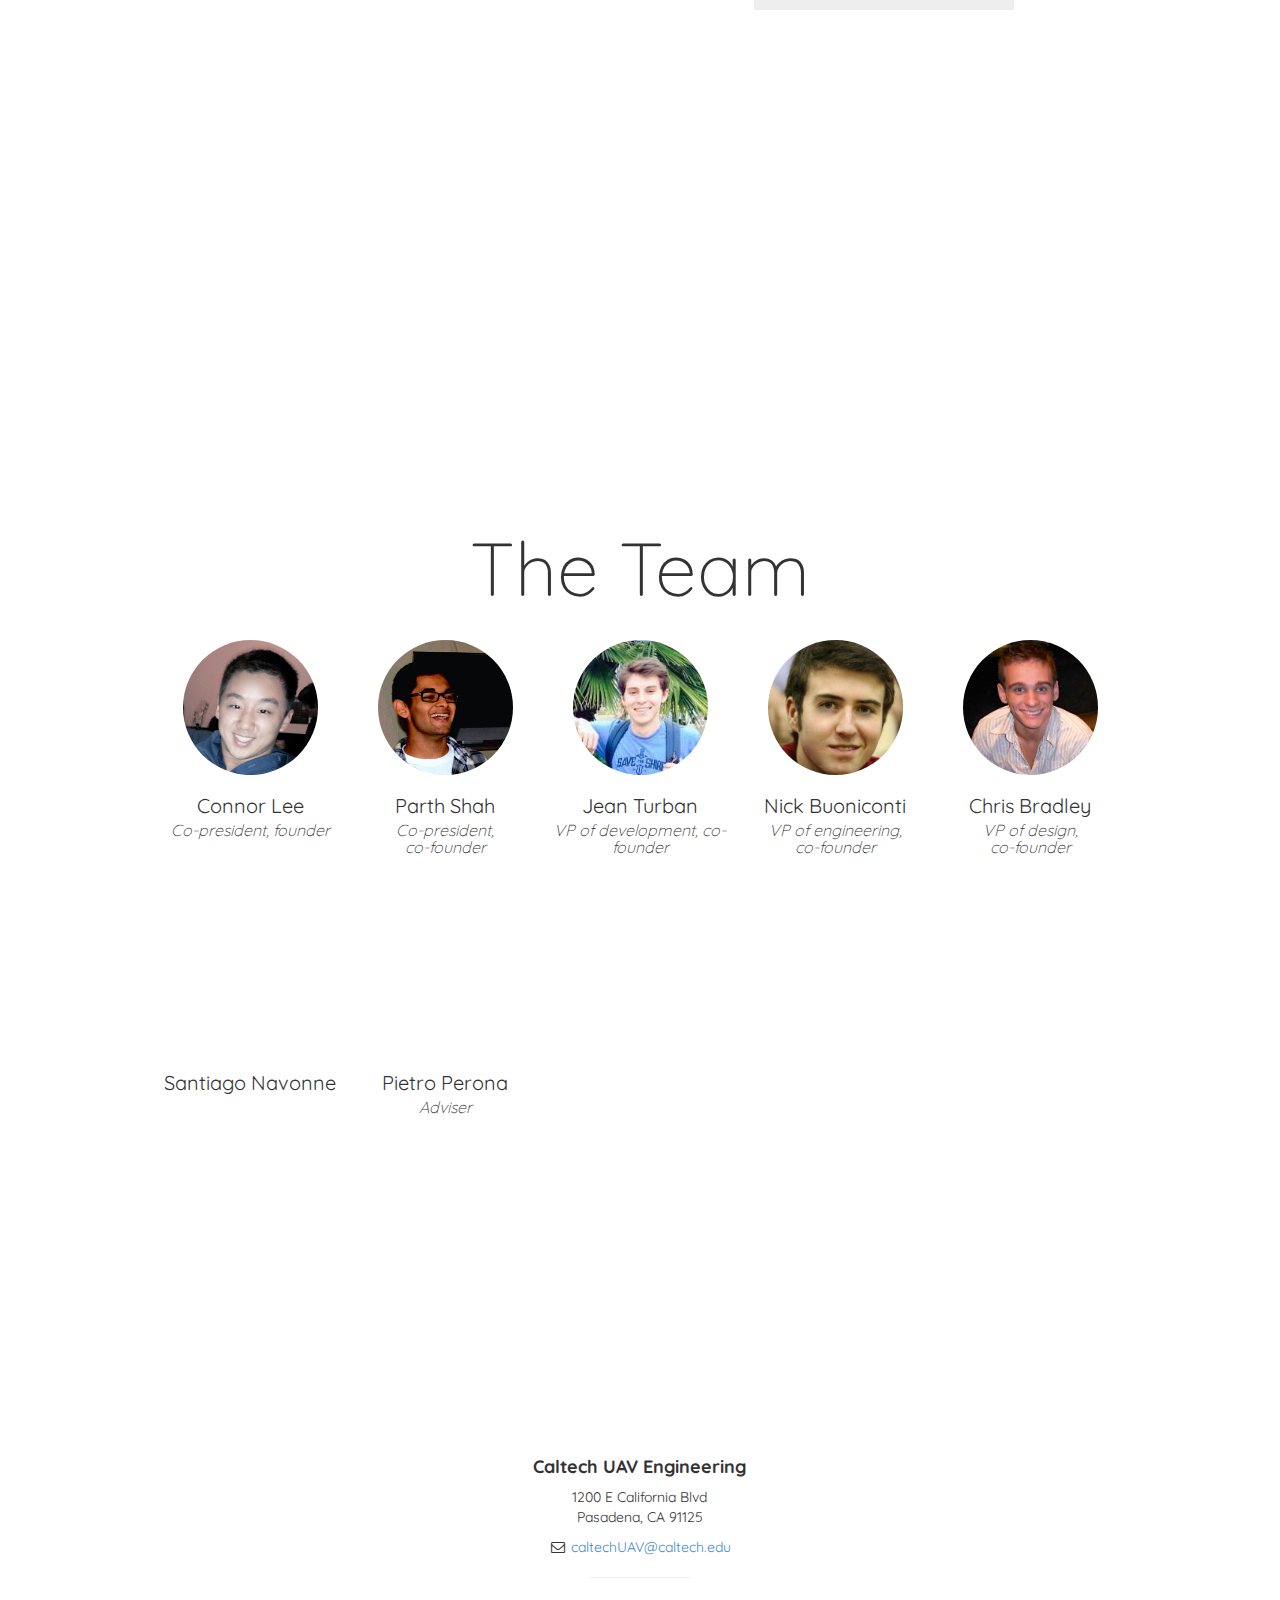
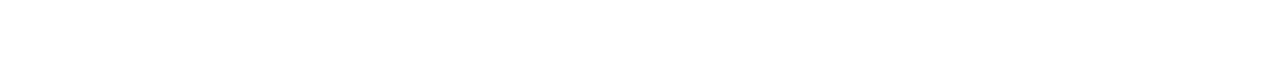
==== commit cbb77c36: "updating site" ====
--- a/index.html
+++ b/index.html
@@ -78,116 +78,156 @@
         <!-- Banner -->
 
         <div class="callout">
-                <div class="text-vertical-left-top">
-                    <h1>Think. Design. Create. </h1>
-                </div>
-            </div>
+            <div class="text-vertical-left-top">
+                <h1>Think. Design. Create. </h1>
+            </div>
+        </div>
 
 
 
         <!-- Portfolio -->
-        <div id="portfolio" class="portfolio section ">
-            
-             <div class="col-xs-12 text-vertical-center" class="headContainer" >       
-                <h1 class="aboutHead">Projects</h1>
-            </div>
-           
-            <center><div class="text-vertical-center">
-                <br><br>
-                <br><br>
-                <br><br>
-                <br><br>
-               <center> <h3 style="color: #000">Coming soon!</h3> <center>
-
-            </div></center>
-       
-
-            
-            
-        </div>
+        <div id="portfolio" class="portfolio section">
+            <div class='container'>
+            <div class="row">
+                <div class="col-xs-12 text-vertical-center" class="headContainer" >       
+                    <h1 class="aboutHead">Projects</h1>
+                </div>
+            </div>
+            
+            <div class='row project-row'>
+                <div class='col-md-5 col-md-offset-1 project-jobs '>
+                    <div id='' class='project-frame'>
+
+                    </div>
+                </div>
+
+                <div class='col-md-5 project-jobs '>
+                    <div id='' class='project-frame soon'>
+
+                    </div>
+                </div>
+
+            </div>   
+
+
+
+
+            
+        </div>
+    </div>
 
 
 
 
         <!-- About -->
         <div id="about" class="about section">
-           
-                    <div class="col-xs-12 text-vertical-center" class="headContainer" >
-                       
-                            <h1 class="aboutHead">The Team</h1>
-                             
-                    </div>
-            
+            <div class='container'>
+            <div class="row">
+                <div class="col-xs-12 text-vertical-center" class="headContainer" >
+                   
+                        <h1 class="aboutHead">The Team</h1>
+                         
+                </div>
+            </div>
                     
-             
+            <div class='row'>
+                <div class='col-md-2 col-md-offset-1  profile'>
+                    <div class="row">
+                        <div class="round" id="connor">
+                        </div>
+                        <div class="title">
+                            <h4>Connor Lee</h4> 
+                            <h5>Co-president, founder</h5>
+                        </div>
+
+                    </div>
+                </div>
+                
+                <div class='col-md-2 profile  '>
+                    <div class="row">
+                        <div class="round" id="parth">
+                        </div>
+
+                        <div class="title">
+                            <h4>Parth Shah</h4> 
+                            <h5>Co-president, <br> co-founder</h5>
+                        </div>
+
+                    </div>
+                </div>
+
+                <div class='col-md-2 profile '>
+                    <div class="row">
+                        <div class="round" id="jean">
+                        </div>
+
+                        <div class="title">
+                            <h4>Jean Turban</h4> 
+                            <h5>VP of development, co-founder</h5>
+                        </div>
+
+                    </div>
+                </div>
+                
+                <div class='col-md-2 profile '>
+                    <div class="row">
+                        <div class="round" id="nick">
+                        </div>
+
+                        <div class="title">
+                            <h4>Nick Buoniconti</h4> 
+                            <h5>VP of engineering, <br>co-founder</h5>
+                        </div>
+
+                    </div>
+                </div>
+
+                <div class='col-md-2 profile '>
+                    <div class="row">
+                        <div class="round" id="chris">
+                        </div>
+
+                        <div class="title">
+                            <h4>Chris Bradley</h4> 
+                            <h5>VP of design,<br> co-founder</h5>
+                        </div>
+
+                    </div>
+                </div>
+
+            </div>
+            <div class='row'>
+
+                <div class='col-md-2 profile col-md-offset-1'>
+                    <div class="row">
+                        <div class="round" id="santiago">
+                        </div>
+
+                        <div class="title">
+                            <h4>Santiago Navonne</h4> 
+                            <h5></h5>
+                        </div>
+
+                    </div>
+                </div>
+
+                <div class='col-md-2 profile'>
+                    <div class="row">
+                        <div class="round" id="pietro">
+                        </div>
+
+                        <div class="title">
+                            <h4>Pietro Perona</h4> 
+                            <h5>Adviser</h5>
+                        </div>
+
+                    </div>
+                </div>
+              
+            </div>
+
+            </div>      
                     
-                        <div class='col-md-2 col-md-offset-1  profile'>
-                            <div class="row">
-                                <div class="round" id="connor">
-                                </div>
-                                <div class="title">
-                                    <h4>Connor</h4> 
-                                    <h5>Co-president, founder</h5>
-                                </div>
-
-                            </div>
-                        </div>
-                        
-                        <div class='col-md-2 profile  '>
-                            <div class="row">
-                                <div class="round" id="parth">
-                                </div>
-
-                                <div class="title">
-                                    <h4>Parth</h4> 
-                                    <h5>Co-president, <br> co-founder</h5>
-                                </div>
-
-                            </div>
-                        </div>
-
-                        <div class='col-md-2 profile '>
-                            <div class="row">
-                                <div class="round" id="jean">
-                                </div>
-
-                                <div class="title">
-                                    <h4>Jean</h4> 
-                                    <h5>VP of development, co-founder</h5>
-                                </div>
-
-                            </div>
-                        </div>
-                        
-                        <div class='col-md-2 profile '>
-                            <div class="row">
-                                <div class="round" id="david">
-                                </div>
-
-                                <div class="title">
-                                    <h4>David</h4> 
-                                    <h5>VP of engineering, <br>co-founder</h5>
-                                </div>
-
-                            </div>
-                        </div>
-
-                        <div class='col-md-2 profile '>
-                            <div class="row">
-                                <div class="round" id="matt">
-                                </div>
-
-                                <div class="title">
-                                    <h4>Matt</h4> 
-                                    <h5>VP of design,<br> co-founder</h5>
-                                </div>
-
-                            </div>
-                        </div>
-                      
-
-                   
-                    
                 
                 
                 <!-- /.row -->
@@ -195,7 +235,9 @@
             <!-- /.container -->
         </div>
 
-       
+        <div id="sponsers" class="section">
+
+        </div>
 
         
  
--- a/css/uav.css
+++ b/css/uav.css
@@ -1,8 +1,5 @@
-/*!
- * Start Bootstrap - Stylish Portfolio Bootstrap Theme (http://startbootstrap.com)
- * Code licensed under the Apache License v2.0.
- * For details, see http://www.apache.org/licenses/LICENSE-2.0.
- */
+@import url(project.css);
+@import url(profile.css);
 
 /* Global Styles */
 a {
@@ -17,6 +14,12 @@
 #caltech:focus {
     text-decoration: none;
     color: #FF6600;
+}
+
+#uav {
+    padding: 20px 16px;
+    width: 150px;
+    margin-top: 50px;
 }
 
 
@@ -134,7 +137,7 @@
 .text-vertical-center h1 {
     margin: 0;
     padding: 0;
-    font-size: 80px;
+    font-size: 75px;
     font-weight: 100;
     font-family: 'Quicksand';
     font-weight: 300;
@@ -284,7 +287,7 @@
     width: 100%;
     height: 33%;
     color: #fff;
-    background: url('../img/drone.jpg') no-repeat center center scroll;
+    background: url([data-uri]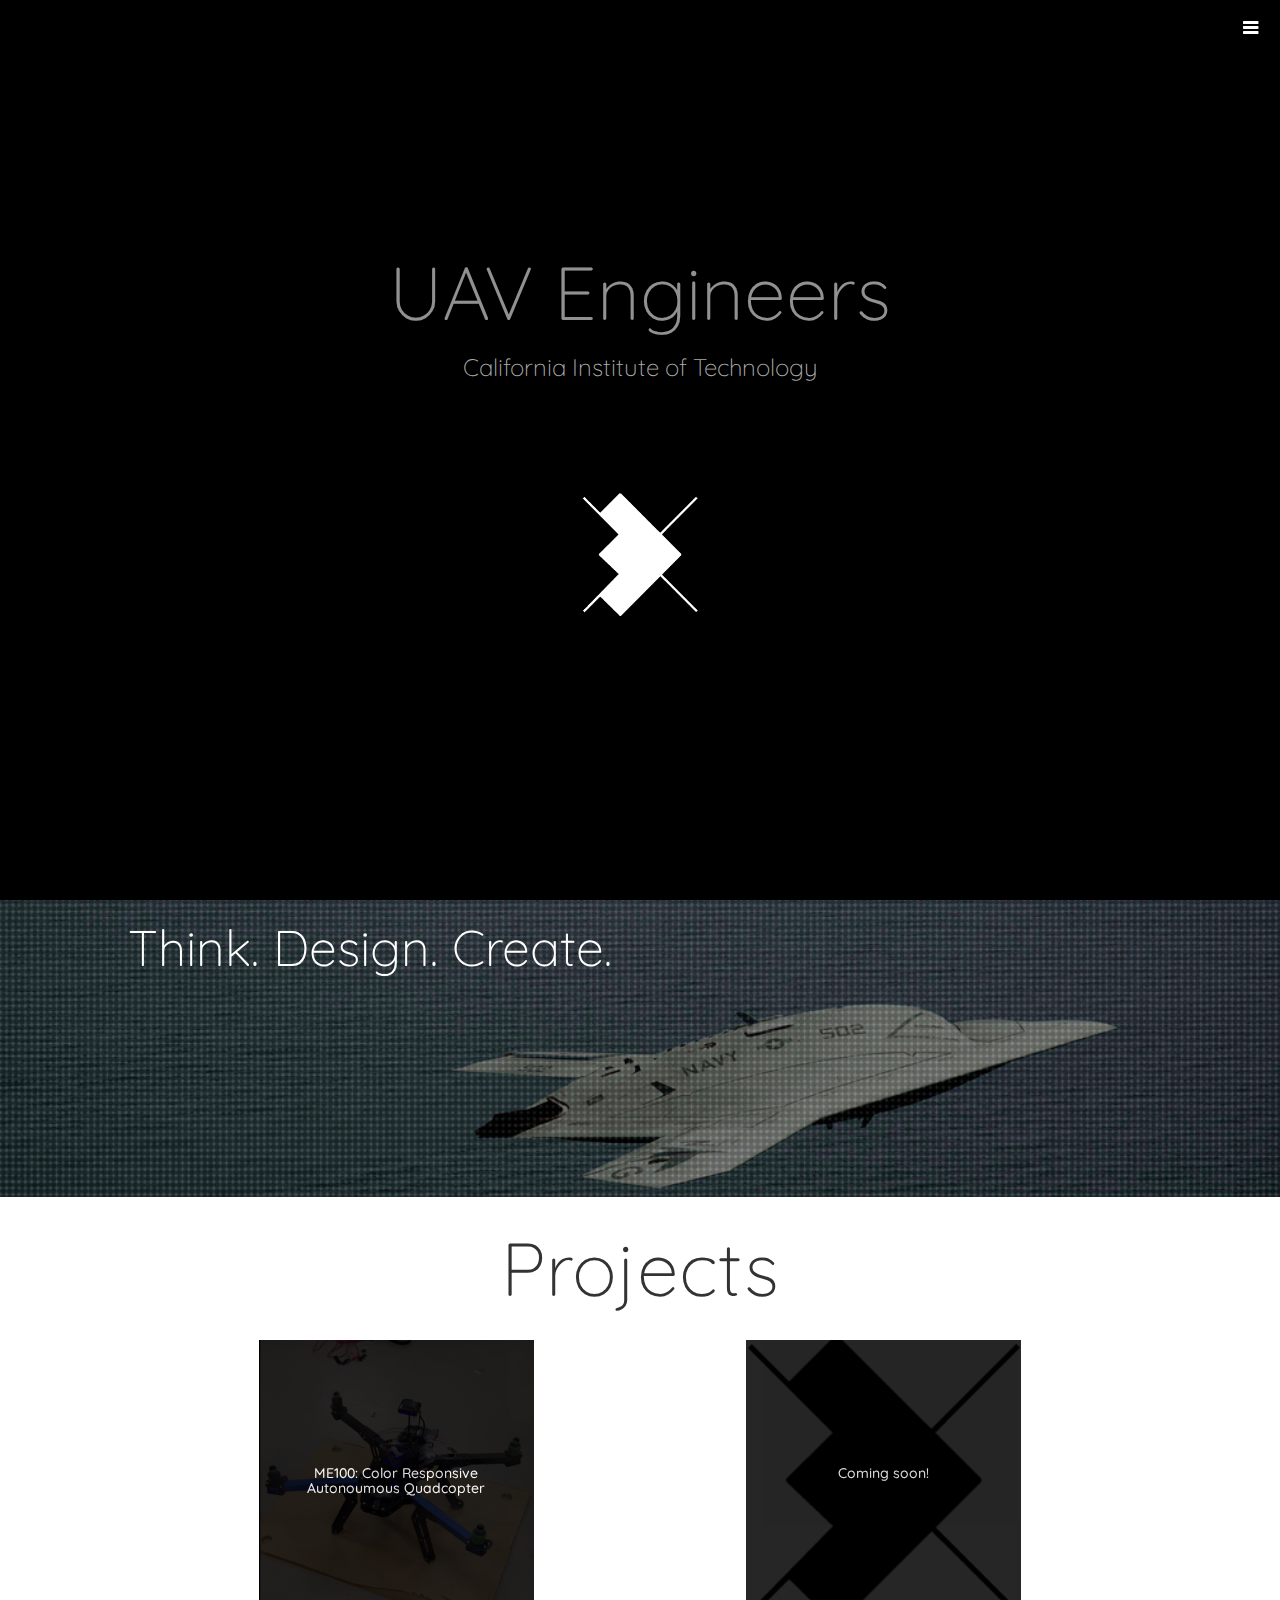
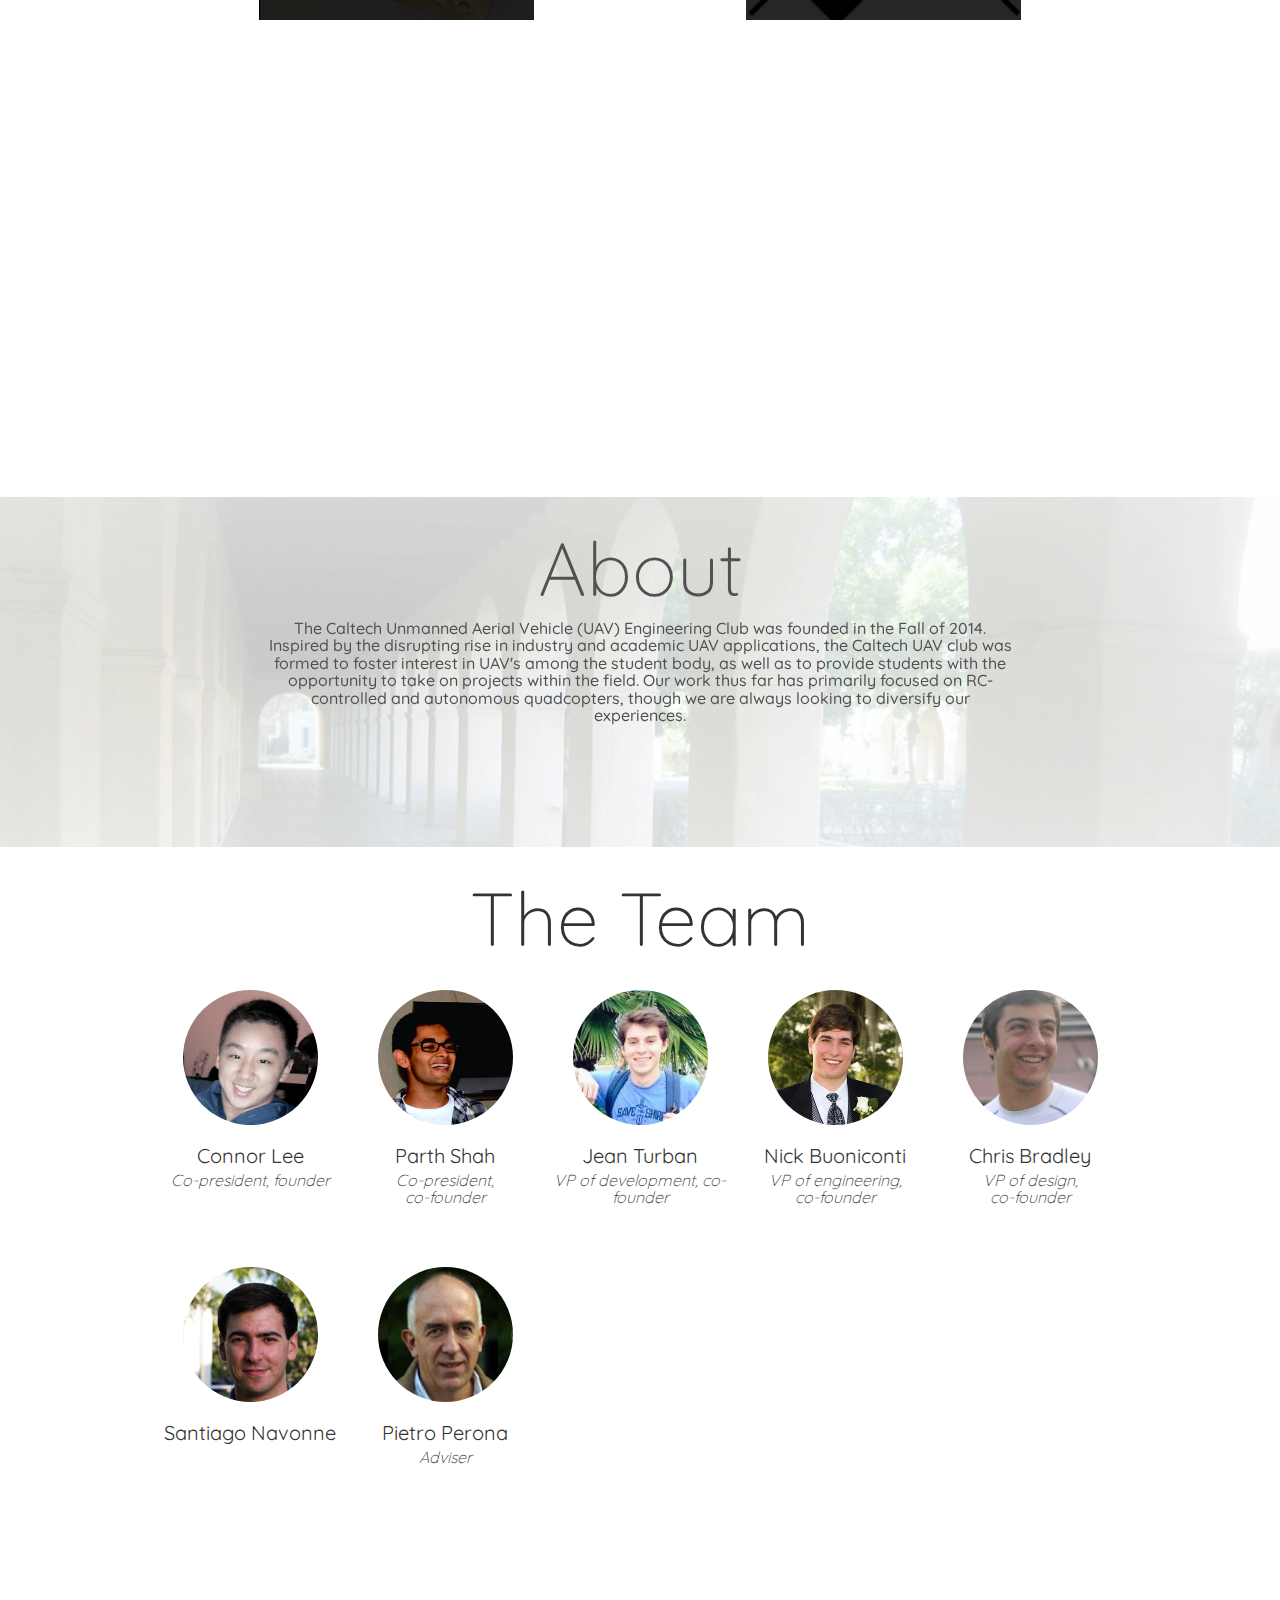
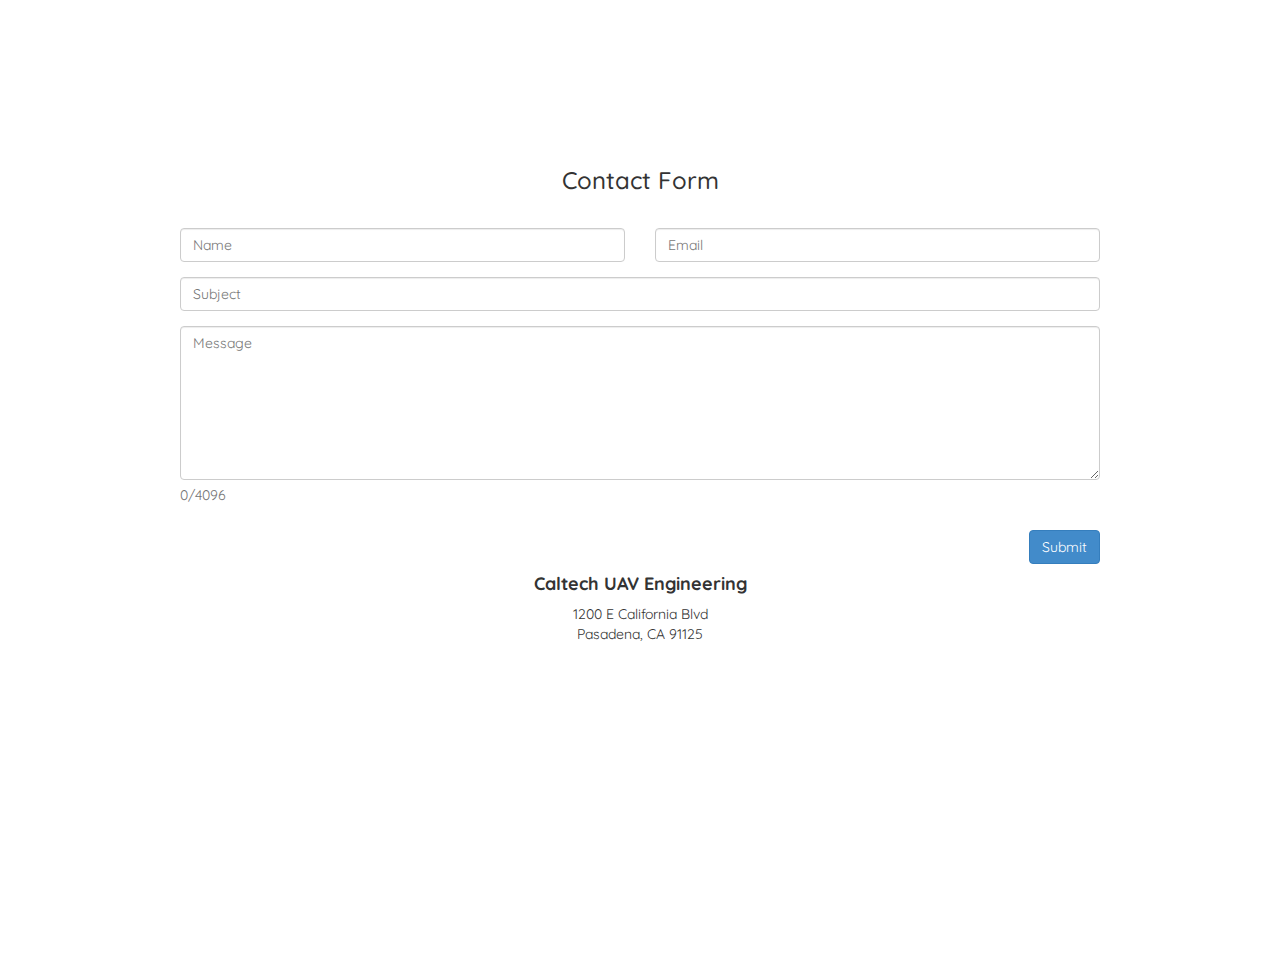
==== commit 7dc3cec2: "finalized website" ====
--- a/index.html
+++ b/index.html
@@ -2,7 +2,6 @@
 <html lang="en">
 
 <head>
-
     <meta charset="utf-8">
     <meta http-equiv="X-UA-Compatible" content="IE=edge">
     <meta name="viewport" content="width=device-width, initial-scale=1">
@@ -10,28 +9,22 @@
     <meta name="author" content="">
     <link rel="shortcut icon" href="img/uavLogo.png">
     <title>Caltech UAV Engineers</title>
-
     <!-- Bootstrap Core CSS -->
     <link href="css/bootstrap.min.css" rel="stylesheet">
-
     <!-- Custom CSS -->
     <link href="css/uav.css" rel="stylesheet">
     <!-- Custom Fonts -->
     <link href='http://fonts.googleapis.com/css?family=Quicksand:300,400|Raleway:400,100,200,300' rel='stylesheet' type='text/css'>
     <link href="font-awesome-4.1.0/css/font-awesome.min.css" rel="stylesheet" type="text/css">
-    
-
     <!-- HTML5 Shim and Respond.js IE8 support of HTML5 elements and media queries -->
     <!-- WARNING: Respond.js doesn't work if you view the page via file:// -->
     <!--[if lt IE 9]>
         <script src="https://oss.maxcdn.com/libs/html5shiv/3.7.0/html5shiv.js"></script>
         <script src="https://oss.maxcdn.com/libs/respond.js/1.4.2/respond.min.js"></script>
     <![endif]-->
-
 </head>
 
 <body>
-
     <!-- Navigation -->
     <a id="menu-toggle" href="#" class="btn btn-dark btn-lg toggle"><i class="fa fa-bars"></i></a>
     <nav id="sidebar-wrapper">
@@ -43,237 +36,242 @@
             <li>
                 <a href="#top">Home</a>
             </li>
-
+            
             <li>
                 <a href="#portfolio">Projects</a>
             </li>
-
             <li>
                 <a href="#about">About</a>
             </li>
-            
+            <li>
+                <a href="#team">Team</a>
+            </li>
             <li>
                 <a href="#contact">Contact</a>
             </li>
         </ul>
     </nav>
-
-        <!-- Header -->
-        <div id="top" class="header section active">
-            <div class="text-vertical-center">
-
-                <h1 class="shimmer">UAV Engineers</h1>
-
-                <h3><a target="blank" id="caltech" href="https://www.caltech.edu/">California Institute of Technology</a></h3>
-                <br>
-                <a id="uavBox" href="#portfolio" class="btn btn-dark btn-lg"> <img id="uav" class="btn btn-dark btn-lg" src="img/uavLogo_white.png"/></a>
-
-                
-
-            </div>
-        </div>
-
-
-       
-        <!-- Banner -->
-
-        <div class="callout">
-            <div class="text-vertical-left-top">
-                <h1>Think. Design. Create. </h1>
-            </div>
-        </div>
-
-
-
-        <!-- Portfolio -->
-        <div id="portfolio" class="portfolio section">
-            <div class='container'>
+    <!-- Header -->
+    <div id="top" class="header section active">
+        <div class="text-vertical-center">
+            <h1 class="shimmer">UAV Engineers</h1>
+            <h3><a target="blank" id="caltech" href="https://www.caltech.edu/">California Institute of Technology</a></h3>
+            <br>
+            <a id="uavBox" href="#portfolio" class="btn btn-dark btn-lg"> <img id="uav" class="btn btn-dark btn-lg" src="img/uavLogo_white.png" /></a>
+        </div>
+    </div>
+    <!-- Banner -->
+    <div class="callout">
+        <div class="text-vertical-left-top">
+            <h1>Think. Design. Create. </h1>
+        </div>
+    </div>
+    
+    <!-- Portfolio -->
+    <div id="portfolio" class="portfolio section">
+        <div class='container'>
             <div class="row">
-                <div class="col-xs-12 text-vertical-center" class="headContainer" >       
+                <div class="col-xs-12 text-vertical-center" class="headContainer">
                     <h1 class="aboutHead">Projects</h1>
                 </div>
             </div>
-            
             <div class='row project-row'>
-                <div class='col-md-5 col-md-offset-1 project-jobs '>
-                    <div id='' class='project-frame'>
-
-                    </div>
-                </div>
-
+                <div class='col-md-5 col-md-offset-1 project-jobs'>
+                    <div id='me100-2015' class='project-frame'>
+                    </div>
+                    <div id='me100-overlay' class='project-overlay'>
+                        <h5 class='new-project'>ME100: Color Responsive Autonoumous Quadcopter</h5>
+                    </div>
+                </div>
                 <div class='col-md-5 project-jobs '>
-                    <div id='' class='project-frame soon'>
-
-                    </div>
-                </div>
-
-            </div>   
-
-
-
-
-            
-        </div>
-    </div>
-
-
-
-
-        <!-- About -->
-        <div id="about" class="about section">
-            <div class='container'>
+                    <div class='project-frame soon'>
+                    </div>
+                    <div class='project-overlay'>
+                        <h5 class='new-project'>Coming soon!</h5>
+                    </div>
+                </div>
+            </div>
+        </div>
+    </div>
+    <div class="modal fade" id='me100-2014-modal' tabindex="-1" role="dialog" aria-labelledby="myModalLabel" aria-hidden="true">
+        <div class="modal-dialog">
+            <div class="modal-content">
+                <div class="modal-header">
+                    <button type="button" class="close" data-dismiss="modal" aria-hidden="true">&times;</button>
+                </div>
+                <div class="modal-body container">
+                    <div class='row modal-header-row'>
+                        <div class="col-md-12 text-vertical-center" class="headContainer">
+                            <h2>ME100: Autonomous Quadcopter with Color Detection</h2>
+                        </div>
+                    </div>
+                    <div class="row">
+                        <div class="col-md-5 col-md-offset-1">
+                            <p>In order to be able to spend more time on projects, Caltech's UAV club participated in Me100 this past year - a student led class that allows students to explore proposed projects. Our goal for the class was to create a quadcopter that could visually recognize a bright colored object and perform an action based on that trigger. In our case, the goal was to make the quadcopter hover and land when a tennis ball rolled underneath it. </p>
+                            <p>The team made use of a Pixhawk controller to achieve manual and GPS based autonomous flight. After, a Raspberry Pi and Pi camera were integrated into the system to implement our vision algorithms. A full report, including instructions, detailed explanations, and future work can be seen <a target="_blank" href="https://docs.google.com/document/d/19DLyyfZ6gkwo10DJB2uTIT6PwEezL8Uv71MKZ-nPoGQ/edit?usp=sharing">here</a>. The team was able to accomplish all of our goals and milestones besides autonomous take off (with the Pi). If you are curious about the full scope of the project we strongly suggest you browse the report.</p>
+                            <p>A video of autonomous flight can be seen below. More videos can be seen on CaltechUAV's youtube <a target="_blank" href="https://www.youtube.com/channel/UCtbG3gPpZzU7LMBd1wyHCCg">page</a>.</p>
+                        </div>
+                        <div class='col-md-5'>
+                            <iframe width="420" height="315" src="https://www.youtube.com/embed/SoAmE_ZX4yU" frameborder="0" allowfullscreen></iframe>
+                        </div>
+                    </div>
+                </div>
+            </div>
+            <!-- /.modal-content -->
+        </div>
+        <!-- /.modal-dialog -->
+    </div>
+    <!-- /.modal -->
+
+    <!-- About -->
+    <div id="about" class="about bg section">
+        <div class='container'>
             <div class="row">
-                <div class="col-xs-12 text-vertical-center" class="headContainer" >
-                   
-                        <h1 class="aboutHead">The Team</h1>
-                         
-                </div>
-            </div>
-                    
+                <div class="col-xs-12 text-vertical-center" class="headContainer">
+                    <h1 class="aboutHead">About</h1>
+                </div>
+            </div>
+            <div class='row'>
+                <div class='col-md-8 col-md-offset-2 about-content'>
+                    <h4 class='center'>The Caltech Unmanned Aerial Vehicle (UAV) Engineering Club was founded in the Fall of 2014. Inspired by the disrupting rise in industry and academic UAV applications, the Caltech UAV club was formed to foster interest in UAV's among the student body, as well as to provide students with the opportunity to take on projects within the field. Our work thus far has primarily focused on RC-controlled and autonomous quadcopters, though we are always looking to diversify our experiences.</h4>
+                </div>
+            </div>
+        </div>
+    </div>
+
+    <!-- Team -->
+    <div id="team" class="team section">
+        <div class='container'>
+            <div class="row">
+                <div class="col-xs-12 text-vertical-center" class="headContainer">
+                    <h1 class="aboutHead">The Team</h1>
+                </div>
+            </div>
             <div class='row'>
                 <div class='col-md-2 col-md-offset-1  profile'>
                     <div class="row">
                         <div class="round" id="connor">
                         </div>
                         <div class="title">
-                            <h4>Connor Lee</h4> 
+                            <h4>Connor Lee</h4>
                             <h5>Co-president, founder</h5>
                         </div>
-
-                    </div>
-                </div>
-                
+                    </div>
+                </div>
                 <div class='col-md-2 profile  '>
                     <div class="row">
                         <div class="round" id="parth">
                         </div>
-
-                        <div class="title">
-                            <h4>Parth Shah</h4> 
+                        <div class="title">
+                            <h4>Parth Shah</h4>
                             <h5>Co-president, <br> co-founder</h5>
                         </div>
-
-                    </div>
-                </div>
-
+                    </div>
+                </div>
                 <div class='col-md-2 profile '>
                     <div class="row">
                         <div class="round" id="jean">
                         </div>
-
-                        <div class="title">
-                            <h4>Jean Turban</h4> 
+                        <div class="title">
+                            <h4>Jean Turban</h4>
                             <h5>VP of development, co-founder</h5>
                         </div>
-
-                    </div>
-                </div>
-                
+                    </div>
+                </div>
                 <div class='col-md-2 profile '>
                     <div class="row">
                         <div class="round" id="nick">
                         </div>
-
-                        <div class="title">
-                            <h4>Nick Buoniconti</h4> 
+                        <div class="title">
+                            <h4>Nick Buoniconti</h4>
                             <h5>VP of engineering, <br>co-founder</h5>
                         </div>
-
-                    </div>
-                </div>
-
+                    </div>
+                </div>
                 <div class='col-md-2 profile '>
                     <div class="row">
                         <div class="round" id="chris">
                         </div>
-
-                        <div class="title">
-                            <h4>Chris Bradley</h4> 
+                        <div class="title">
+                            <h4>Chris Bradley</h4>
                             <h5>VP of design,<br> co-founder</h5>
                         </div>
-
-                    </div>
-                </div>
-
+                    </div>
+                </div>
             </div>
             <div class='row'>
-
                 <div class='col-md-2 profile col-md-offset-1'>
                     <div class="row">
-                        <div class="round" id="santiago">
-                        </div>
-
-                        <div class="title">
-                            <h4>Santiago Navonne</h4> 
+                        <div class="round" id="tago">
+                        </div>
+                        <div class="title">
+                            <h4>Santiago Navonne</h4>
                             <h5></h5>
                         </div>
-
-                    </div>
-                </div>
-
+                    </div>
+                </div>
                 <div class='col-md-2 profile'>
                     <div class="row">
-                        <div class="round" id="pietro">
-                        </div>
-
-                        <div class="title">
-                            <h4>Pietro Perona</h4> 
+                        <div class="round" id="perona">
+                        </div>
+                        <div class="title">
+                            <h4>Pietro Perona</h4>
                             <h5>Adviser</h5>
                         </div>
-
-                    </div>
-                </div>
-              
-            </div>
-
-            </div>      
-                    
-                
-                
-                <!-- /.row -->
-            
-            <!-- /.container -->
-        </div>
-
-        <div id="sponsers" class="section">
-
-        </div>
-
-        
- 
+                    </div>
+                </div>
+            </div>
+        </div>
+        <!-- /.row -->
+        <!-- /.container -->
+    </div>
+    <div id="sponsers" class="section">
+    </div>
     <!-- Footer -->
     <footer>
-        <div id='contact' class="section">
-            <div class="row">
-                <div class="col-lg-10 col-lg-offset-1 text-center">
+        <div id='contact' class="container section">
+            <form role="form" action="http://www.its.caltech.edu/cgi-bin/metafeedback">
+                <input type="hidden" name="to" value="clee@caltech.edu, pshah@caltech.edu, jturban@caltech.edu, cbradley@caltech.edu, Nbuonico@caltech.edu">
+                <!-- Metafeedback for Caltech IMSS hosting -->
+                
+                <INPUT TYPE="hidden" NAME="printTimestamp">
+                <INPUT TYPE="hidden" NAME="printName">
+                <INPUT TYPE="hidden" NAME="printEmail">
+                <INPUT TYPE="hidden" NAME="nextURL" VALUE="http://www.uavengineering.caltech.edu/success.html">
+                <h3 style="margin-bottom: 35px; text-align: center;">Contact Form</h3>
+                <div class="form-group col-md-5 col-md-offset-1">
+                    <input type="text" class="form-control" id="name" name="name" placeholder="Name" required>
+                </div>
+                <div class="form-group col-md-5">
+                    <input type="text" class="form-control" id="email" from='email' name="from" placeholder="Email" required>
+                </div>
+                <div class="form-group col-md-10 col-md-offset-1">
+                    <input type="text" class="form-control" id="subject" name="subject" placeholder="Subject" required>
+                </div>
+                <div class="form-group col-md-10 col-md-offset-1">
+                    <textarea class="form-control" type="textarea" name='comments' id="message" placeholder="Message" maxlength="4096" rows="7"></textarea>
+                    <span class="help-block"><p id="characterLeft" class="help-block ">0/4096</p></span>
+                </div>
+                <div class='col-md-2 col-md-offset-9'>
+                    <input type="submit" id="submit" name="submit" class="btn btn-primary pull-right">
+                </div>
+            </form>
+            <div class="row footer-row">
+                <div class="col-lg-12 text-center">
                     <h4><strong>Caltech UAV Engineering</strong>
                     </h4>
-                    <p>1200 E California Blvd<br>Pasadena, CA 91125</p>
-
-                    <ul class="list-unstyled">
-
-                        <li><i class="fa fa-envelope-o fa-fw"></i>  <a href="mailto:clee@caltech.edu">caltechUAV@caltech.edu</a>
-                        </li>
-                    </ul>
-
-                    <hr class="small">
-
+                    <p>1200 E California Blvd
+                        <br>Pasadena, CA 91125</p>
                 </div>
             </div>
         </div>
     </footer>
-
     <!-- jQuery Version 1.11.0 -->
     <script src="js/jquery-1.11.0.js"></script>
-
     <!-- Bootstrap Core JavaScript -->
     <script src="js/bootstrap.min.js"></script>
     <script src="js/jquery.transit.min.js"></script>
-
     <script src="js/uav.js"></script>
-
-    
-
 </body>
 
-</html>
+</html>--- a/css/uav.css
+++ b/css/uav.css
@@ -1,6 +1,7 @@
 @import url(project.css);
 @import url(profile.css);
-
+@import url(modals.css);
+@import url(about.css);
 /* Global Styles */
 a {
     -webkit-transition: all .2s ease-in-out;
@@ -299,9 +300,9 @@
 
 
 
-/* About */
-
-.about {
+/* Team */
+
+.team {
     padding: 30px 0;
     position: relative;
     width: 100%;
@@ -356,7 +357,9 @@
 /* Portfolio */
 
 
-
+.center {
+  text-align: center;
+}
 
 
 .portfolio {
@@ -365,10 +368,6 @@
     height: 100%;
     width: 100%;
     background-color: #fff;
-}
-
-.img-portfolio:hover {
-    opacity: 0.8;
 }
 
 
@@ -444,12 +443,8 @@
 /* Footer */
 
 footer {
-    margin: 50px;
-    height: 25%;
-}
-
-li{
-  list-style-type: none;
-}
-
-
+    height: 90%;
+}
+
+
+
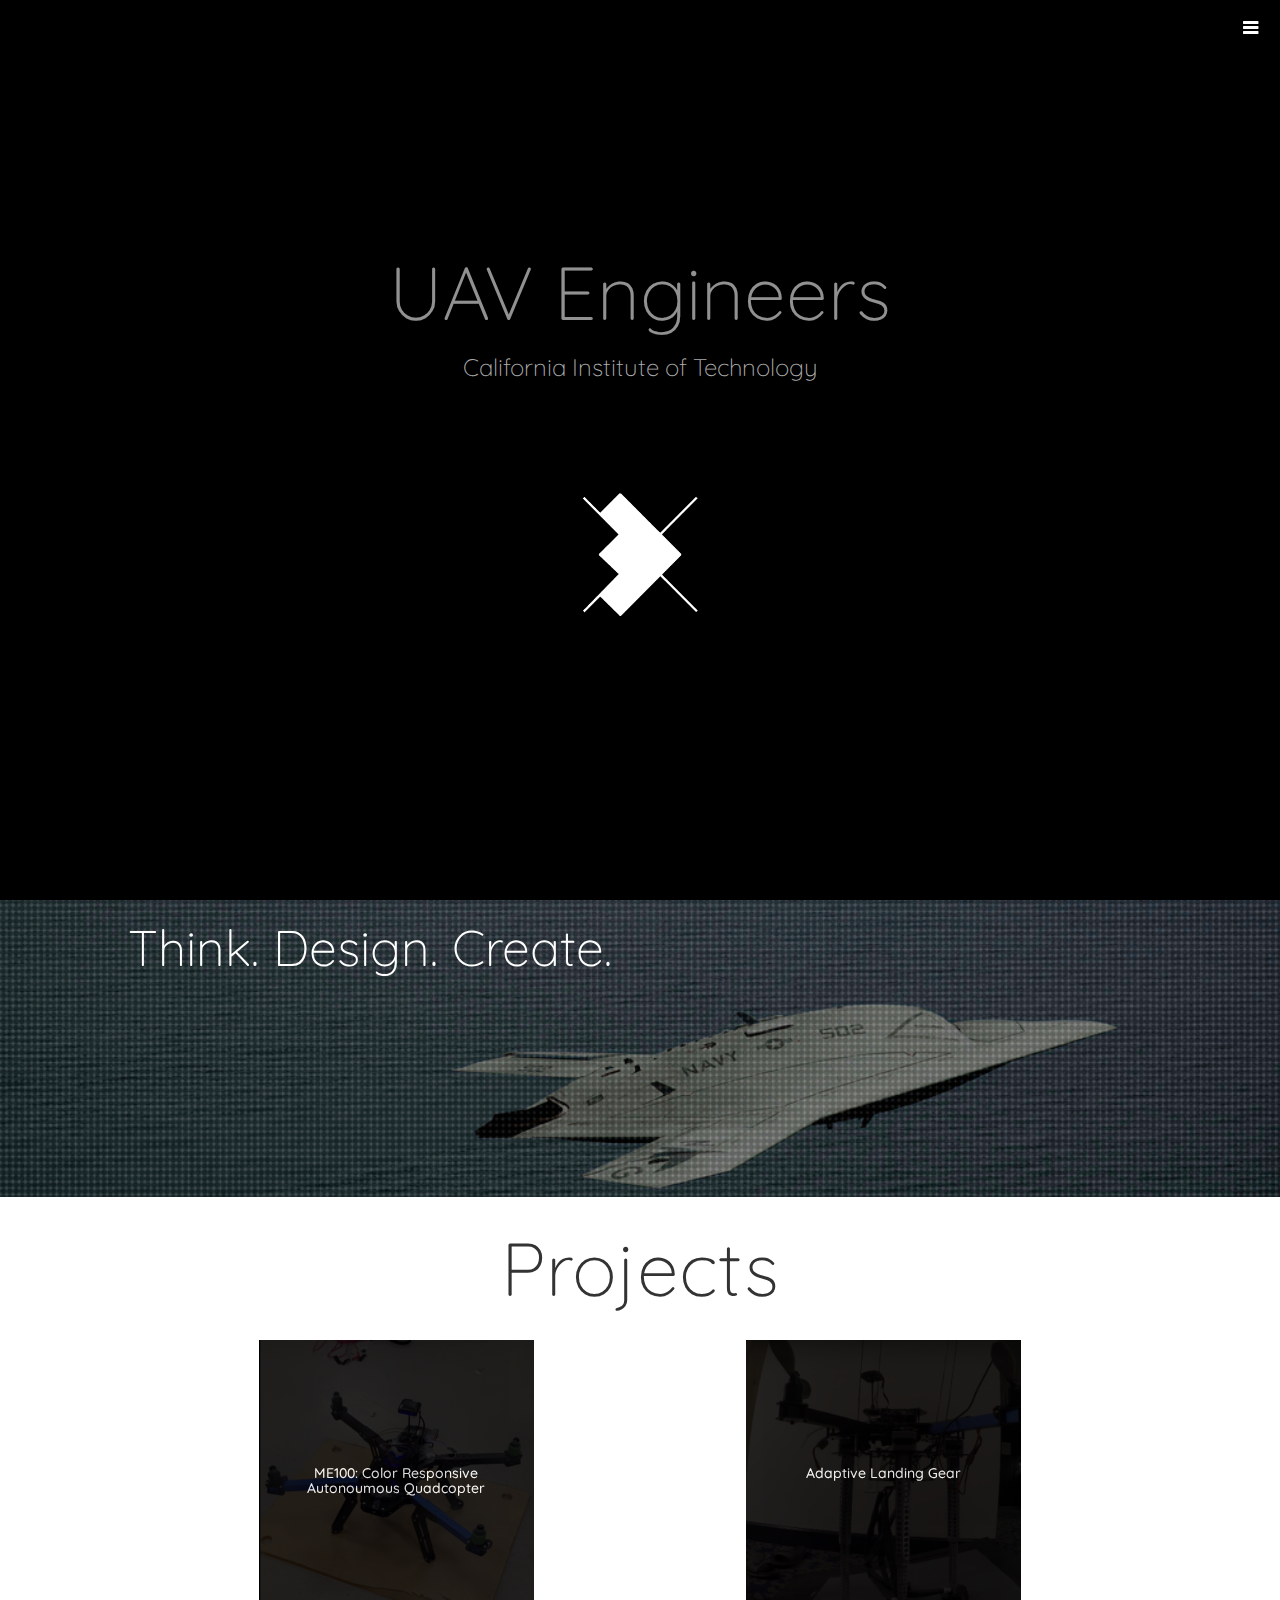
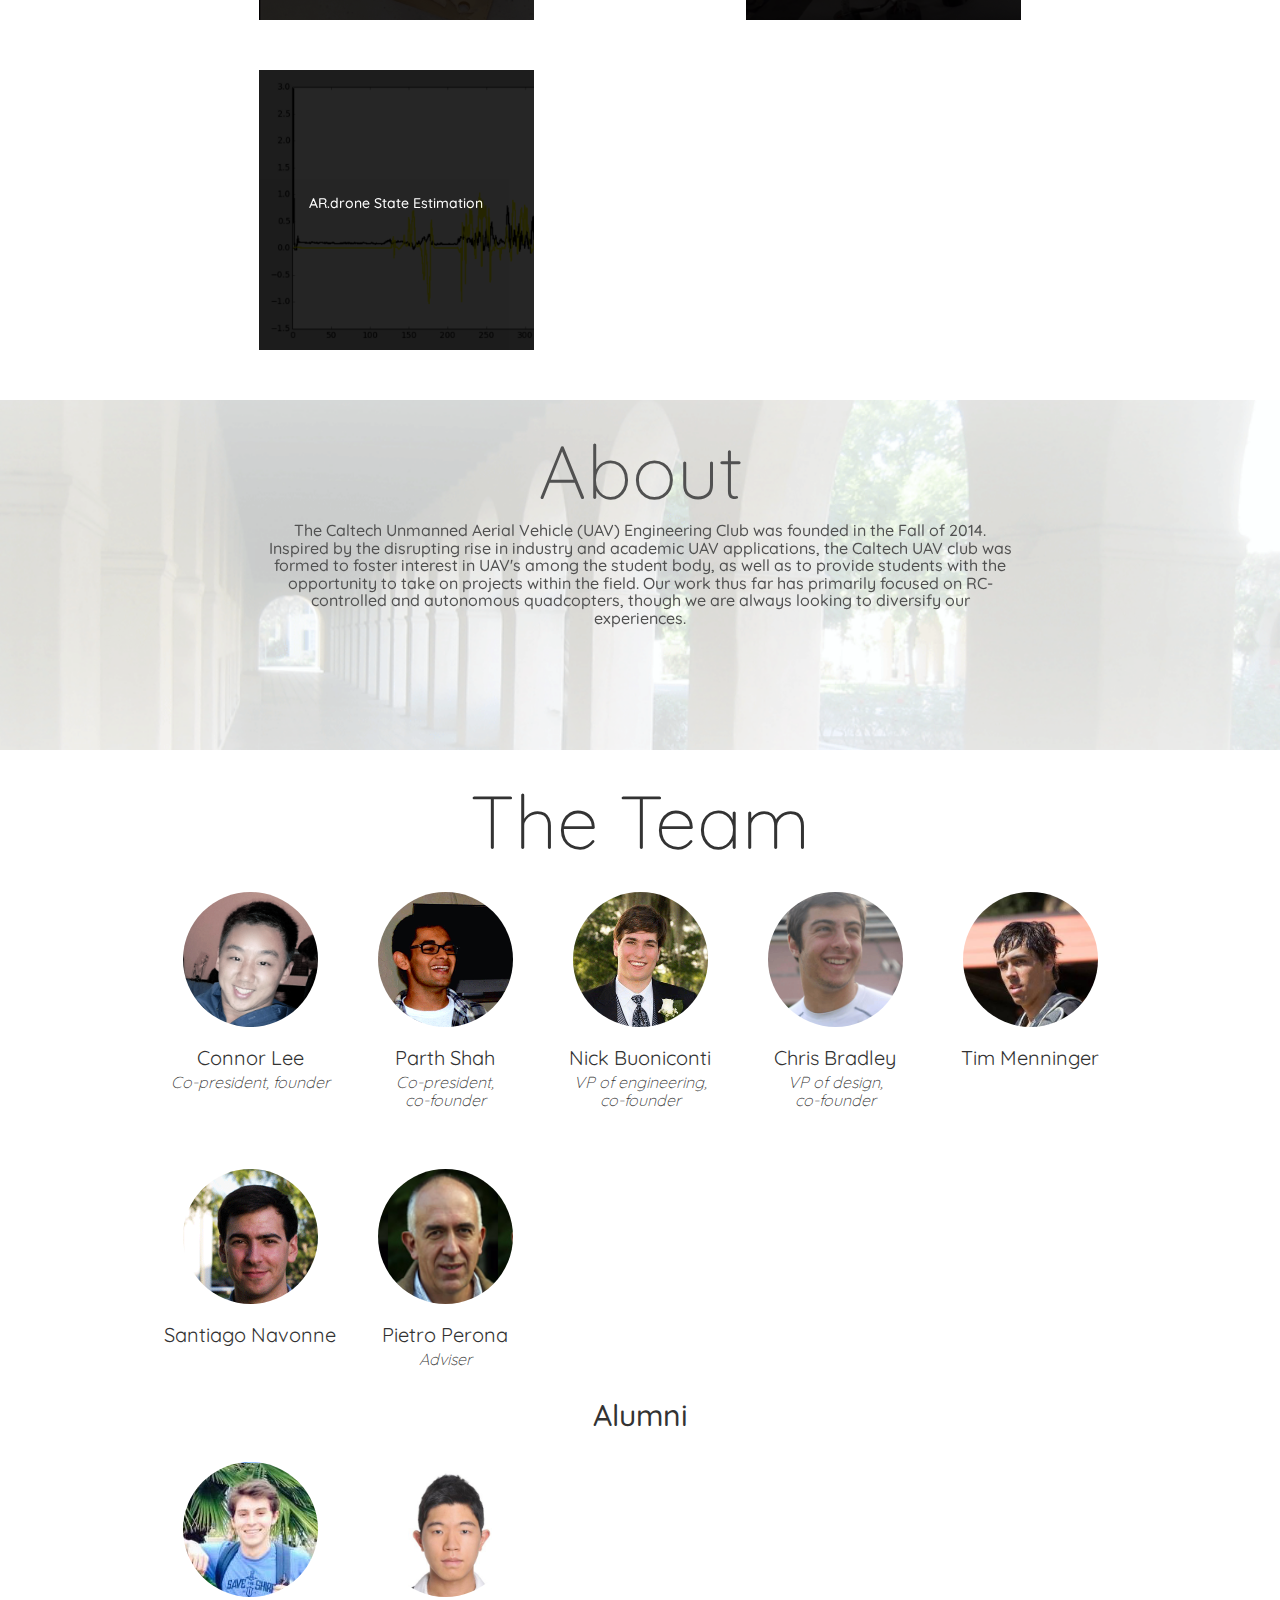
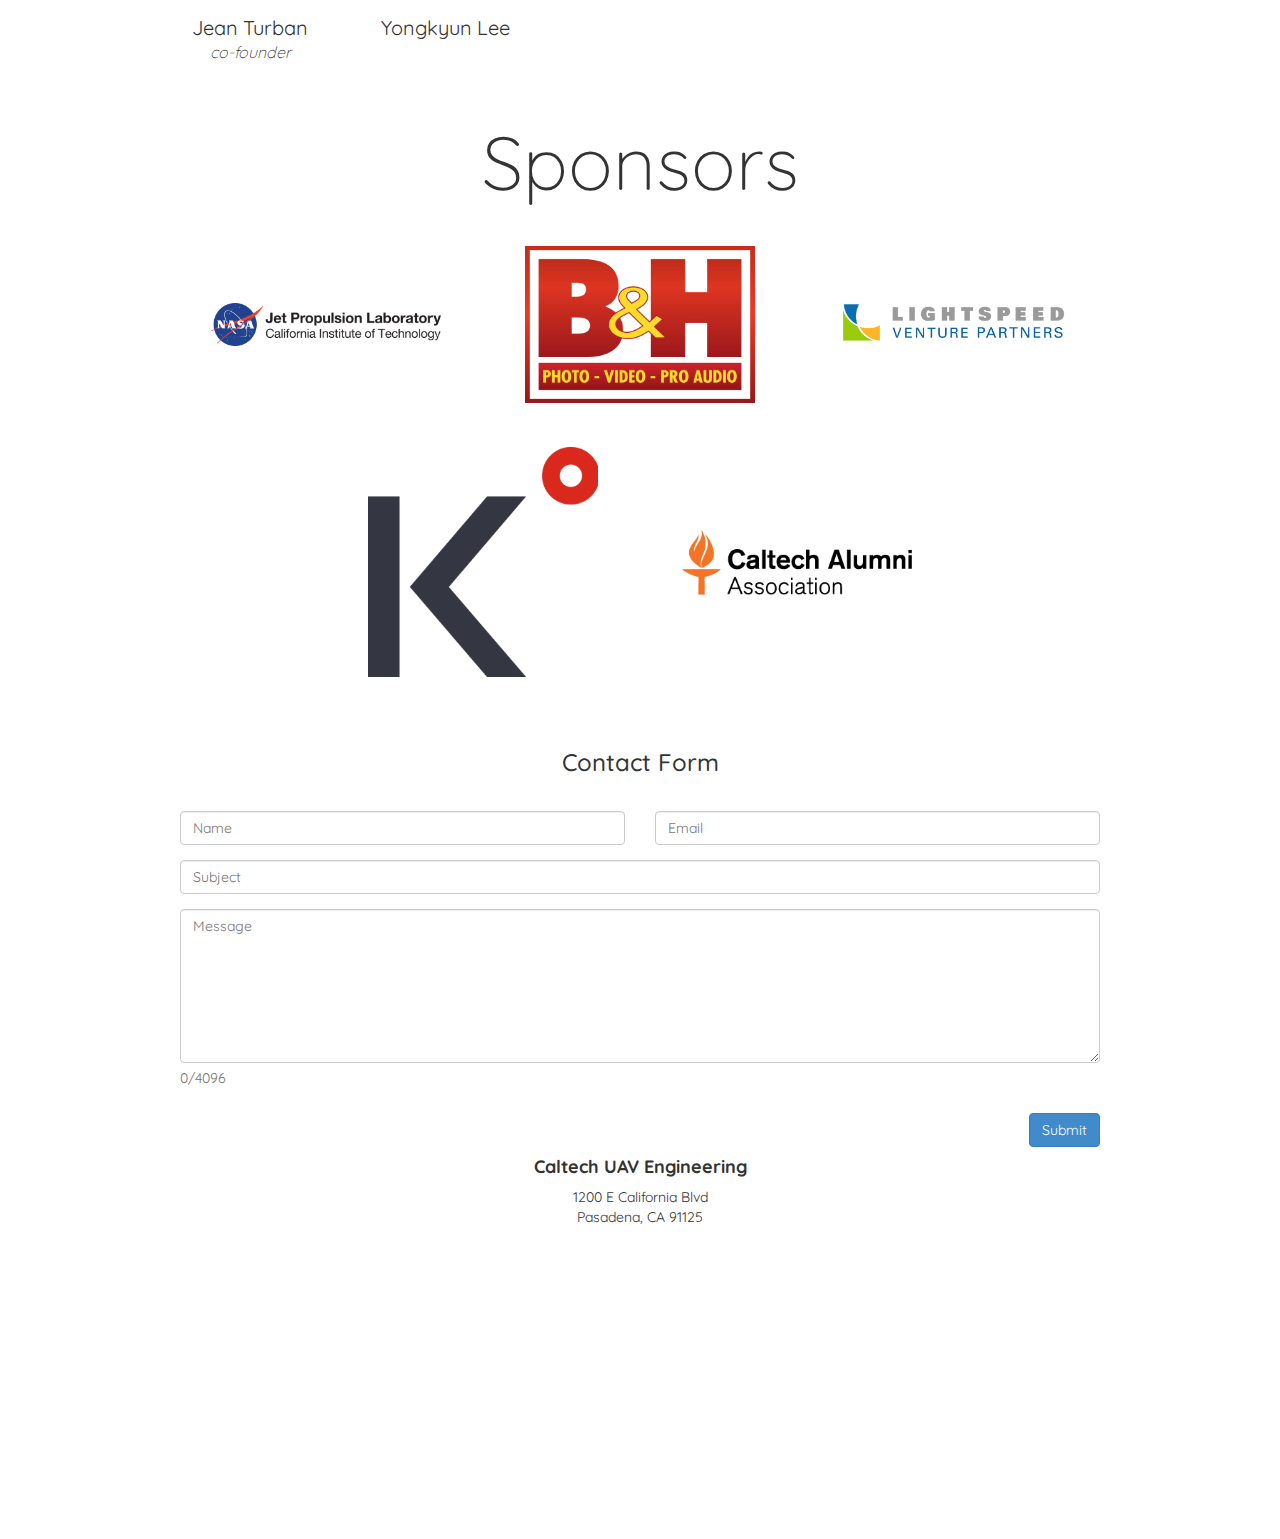
==== commit 3005d68a: "update sponsors" ====
--- a/index.html
+++ b/index.html
@@ -12,7 +12,7 @@
     <!-- Bootstrap Core CSS -->
     <link href="css/bootstrap.min.css" rel="stylesheet">
     <!-- Custom CSS -->
-    <link href="css/uav.css" rel="stylesheet">
+    <link href="css/uav.min.css" rel="stylesheet">
     <!-- Custom Fonts -->
     <link href='http://fonts.googleapis.com/css?family=Quicksand:300,400|Raleway:400,100,200,300' rel='stylesheet' type='text/css'>
     <link href="font-awesome-4.1.0/css/font-awesome.min.css" rel="stylesheet" type="text/css">
@@ -47,6 +47,9 @@
                 <a href="#team">Team</a>
             </li>
             <li>
+                <a href="#sponsors">Sponsors</a>
+            </li>
+            <li>
                 <a href="#contact">Contact</a>
             </li>
         </ul>
@@ -84,13 +87,25 @@
                     </div>
                 </div>
                 <div class='col-md-5 project-jobs '>
-                    <div class='project-frame soon'>
-                    </div>
-                    <div class='project-overlay'>
-                        <h5 class='new-project'>Coming soon!</h5>
-                    </div>
-                </div>
-            </div>
+                    <div id='landing-2016' class='project-frame'>
+                    </div>
+                    <div id='landing-overlay' class='project-overlay'>
+                        <h5 class='new-project'>Adaptive Landing Gear</h5>
+                    </div>
+                </div>
+            </div>
+
+            <div class='row project-row'>
+                <div class='col-md-5 col-md-offset-1 project-jobs'>
+                    <div id='se-2015' class='project-frame'>
+                    </div>
+                    <div id='se-overlay' class='project-overlay'>
+                        <h5 class='new-project'>AR.drone State Estimation</h5>
+                    </div>
+                </div>
+
+            </div>
+
         </div>
     </div>
     <div class="modal fade" id='me100-2014-modal' tabindex="-1" role="dialog" aria-labelledby="myModalLabel" aria-hidden="true">
@@ -123,6 +138,35 @@
     </div>
     <!-- /.modal -->
 
+    <div class="modal fade" id='me100-2015-landing-modal' tabindex="-1" role="dialog" aria-labelledby="myModalLabel" aria-hidden="true">
+        <div class="modal-dialog">
+            <div class="modal-content">
+                <div class="modal-header">
+                    <button type="button" class="close" data-dismiss="modal" aria-hidden="true">&times;</button>
+                </div>
+                <div class="modal-body container">
+                    <div class='row modal-header-row'>
+                        <div class="col-md-12 text-vertical-center" class="headContainer">
+                            <h2>Adaptive Landing Gear</h2>
+                        </div>
+                    </div>
+                    <div class="row">
+                        <div class="col-md-5 col-md-offset-1">
+                            <p> The active landing gear was designed to function for large slopes, up to and potentially beyond 30 degrees.  The central concept was to have four equally spaced legs that extend and contract to different lengths to match the terrain below and keep the plane of the drone level when landing.  We determine how long each leg needs to be extended by utilizing pressure sensors on the foot of each leg which detect when the foot has made contact with the surface.  When one foot hits the ground, the drone hovers at that altitude, while the other legs extend out until they too contact the surface.  When all four legs are touching the ground, the drone can shut off its motors and rest on the landing gear. A full report of this project is available 
+                            <a target="_blank" href="https://docs.google.com/document/d/1S4WXv7m8A-D75CFxS6QGtr2gaCGJGhpvjVT1wmEZ-Eo/edit?usp=sharing">here</a>.</p>
+                        </div>
+                        <div class='col-md-5'>
+                            <iframe width="560" height="315" src="https://www.youtube.com/embed/EI-OsLDHRHw" frameborder="0" allowfullscreen></iframe>
+                        </div>
+                    </div>
+                </div>
+            </div>
+            <!-- /.modal-content -->
+        </div>
+        <!-- /.modal-dialog -->
+    </div>
+    <!-- /.modal -->
+
     <!-- About -->
     <div id="about" class="about bg section">
         <div class='container'>
@@ -170,16 +214,6 @@
                 </div>
                 <div class='col-md-2 profile '>
                     <div class="row">
-                        <div class="round" id="jean">
-                        </div>
-                        <div class="title">
-                            <h4>Jean Turban</h4>
-                            <h5>VP of development, co-founder</h5>
-                        </div>
-                    </div>
-                </div>
-                <div class='col-md-2 profile '>
-                    <div class="row">
                         <div class="round" id="nick">
                         </div>
                         <div class="title">
@@ -198,6 +232,15 @@
                         </div>
                     </div>
                 </div>
+                <div class='col-md-2 profile '>
+                    <div class="row">
+                        <div class="round" id="tim">
+                        </div>
+                        <div class="title">
+                            <h4>Tim Menninger</h4>
+                        </div>
+                    </div>
+                </div>
             </div>
             <div class='row'>
                 <div class='col-md-2 profile col-md-offset-1'>
@@ -221,17 +264,69 @@
                     </div>
                 </div>
             </div>
+            <div class="row">
+                <div class="col-xs-12 text-vertical-center" class="headContainer">
+                    <h2 class="aboutHead">Alumni</h2>
+                </div>
+            </div>
+            <div class='row'>
+                <div class='col-md-2 col-md-offset-1 profile '>
+                    <div class="row">
+                        <div class="round" id="jean">
+                        </div>
+                        <div class="title">
+                            <h4>Jean Turban</h4>
+                            <h5>co-founder</h5>
+                        </div>
+                    </div>
+                </div>
+                <div class='col-md-2 profile '>
+                    <div class="row">
+                        <div class="round" id="daniel">
+                        </div>
+                        <div class="title">
+                            <h4>Yongkyun Lee</h4>
+                        </div>
+                    </div>
+                </div>
+            </div>
         </div>
         <!-- /.row -->
         <!-- /.container -->
     </div>
-    <div id="sponsers" class="section">
+    <div id="sponsors" class="section">
+        <div class='container'>
+            <div class="row">
+                <div class="col-xs-12 text-vertical-center" class="headContainer">
+                    <h1 class="aboutHead">Sponsors</h1>
+                </div>
+            </div>
+            <div class='row sponsor-row'>
+                <div class="mega tier">
+                    <a href="http://www.jpl.nasa.gov/" target="_blank"> 
+                        <img src="img/jpl.png">
+                    </a>
+                    <a href="https://www.bhphotovideo.com/" target="_blank"> 
+                        <img src="img/bh.jpg">
+                    </a>
+                    <a href="http://lsvp.com/" target="_blank"> 
+                        <img src="img/lightspeed.png">
+                    </a>
+                    <a href="http://www.kairossociety.com/" target="_blank"> 
+                        <img src="img/kairos.png">
+                    </a>
+                    <a href="http://www.alumni.caltech.edu/" target="_blank"> 
+                        <img src="img/alumni.png">
+                    </a>
+                </div>
+            </div>
+        </div>
     </div>
     <!-- Footer -->
     <footer>
         <div id='contact' class="container section">
             <form role="form" action="http://www.its.caltech.edu/cgi-bin/metafeedback">
-                <input type="hidden" name="to" value="clee@caltech.edu, pshah@caltech.edu, jturban@caltech.edu, cbradley@caltech.edu, Nbuonico@caltech.edu">
+                <input type="hidden" name="to" value="clee@caltech.edu, pshah@caltech.edu, cbradley@caltech.edu, Nbuonico@caltech.edu">
                 <!-- Metafeedback for Caltech IMSS hosting -->
                 
                 <INPUT TYPE="hidden" NAME="printTimestamp">
@@ -271,7 +366,7 @@
     <!-- Bootstrap Core JavaScript -->
     <script src="js/bootstrap.min.js"></script>
     <script src="js/jquery.transit.min.js"></script>
-    <script src="js/uav.js"></script>
+    <script src="js/uav.min.js"></script>
 </body>
 
 </html>--- a/css/uav.min.css
+++ b/css/uav.min.css
@@ -0,0 +1 @@
+a{-webkit-transition:all .2s ease-in-out;-moz-transition:all .2s ease-in-out;transition:all .2s ease-in-out}#caltech{color:rgba(255,255,255,0.7)}#caltech:hover,#caltech:focus{text-decoration:none;color:#f60}#uav{padding:20px 16px;width:150px;margin-top:50px}.shimmer{color:rgba(255,255,255,0.5);background:-webkit-gradient(linear,left top,right top,from(#222),to(#222),color-stop(0.5,#fff));background:-moz-gradient(linear,left top,right top,from(#222),to(#222),color-stop(0.5,#fff));background:gradient(linear,left top,right top,from(#222),to(#222),color-stop(0.5,#fff));-webkit-background-size:125px 100%;-moz-background-size:125px 100%;background-size:125px 100%;-webkit-background-clip:text;-moz-background-clip:text;background-clip:text;-webkit-animation-name:shimmer;-moz-animation-name:shimmer;animation-name:shimmer;-webkit-animation-duration:2s;-moz-animation-duration:2s;animation-duration:2s;-webkit-animation-iteration-count:infinite;-moz-animation-iteration-count:infinite;animation-iteration-count:infinite;background-repeat:no-repeat;background-position:0 0;background-color:#222}@-moz-keyframes shimmer{0%{background-position:top left}100%{background-position:top right}}@-webkit-keyframes shimmer{0%{background-position:top left}100%{background-position:top right}}@-o-keyframes shimmer{0%{background-position:top left}100%{background-position:top right}}@keyframes shimmer{0%{background-position:top left}100%{background-position:top right}}html,body{width:100%;height:100%}body{font-family:"Quicksand","Raleway",sans-serif}.text-vertical-left-top{position:relative;display:table-cell;top:20%;text-align:left;vertical-align:top;width:100%;margin:0;padding:0;padding-left:10%}.text-vertical-right-top{position:relative;display:table-cell;top:20%;text-align:right;vertical-align:top;width:100%;margin:0;padding:0;padding-right:10%}.text-vertical-right-top h1{font-size:80px;font-weight:100;font-family:'Quicksand'}.text-vertical-left-top h1{font-size:80px;font-weight:100;font-family:'Quicksand'}.text-vertical-center{display:table-cell;text-align:center;vertical-align:middle;width:100%}.text-vertical-center h1{margin:0;padding:0;font-size:75px;font-weight:100;font-family:'Quicksand';font-weight:300}.text-vertical-center h3{color:rgba(255,255,255,0.7);font-family:'Quicksand';font-weight:300}.btn-dark{border-radius:0;color:#fff}.btn-dark:hover,.btn-dark:focus,.btn-dark:active{color:#fff}.btn-light{border-radius:0;color:#333;background-color:#fff}.btn-light:hover,.btn-light:focus,.btn-light:active{color:#333;background-color:rgba(255,255,255,0.8)}hr.small{max-width:100px}#sidebar-wrapper{z-index:1000;position:fixed;right:0;width:250px;height:100%;margin-right:-250px;overflow-y:auto;-webkit-transition:all .4s ease 0s;-moz-transition:all .4s ease 0s;-ms-transition:all .4s ease 0s;-o-transition:all .4s ease 0s;transition:all .4s ease 0s}.sidebar-nav{position:absolute;top:0;width:250px;margin:0;padding:0;list-style:none}.sidebar-nav li{text-indent:20px;line-height:40px}.sidebar-nav li a{display:block;text-decoration:none;color:#999}.sidebar-nav li a:hover{text-decoration:none;color:#fff;background:#b2b2b2}.sidebar-nav li a:active,.sidebar-nav li a:focus{text-decoration:none}.sidebar-nav>.sidebar-brand{height:55px;font-size:18px;line-height:55px}.sidebar-nav>.sidebar-brand a{color:rgba(255,255,255,0.5)}.sidebar-nav>.sidebar-brand a:hover{color:#fff;background:0}#menu-toggle{z-index:1;position:fixed;top:0;right:0}#sidebar-wrapper.active{right:250px;width:250px;-webkit-transition:all .4s ease 0s;-moz-transition:all .4s ease 0s;-ms-transition:all .4s ease 0s;-o-transition:all .4s ease 0s;transition:all .4s ease 0s}.toggle{margin:5px 5px 0 0}.header{display:table;position:relative;width:100%;height:100%;background:#000;-webkit-background-size:cover;-moz-background-size:cover;background-size:cover;-o-background-size:cover}.callout{display:table;width:100%;height:33%;color:#fff;background:url([data-uri]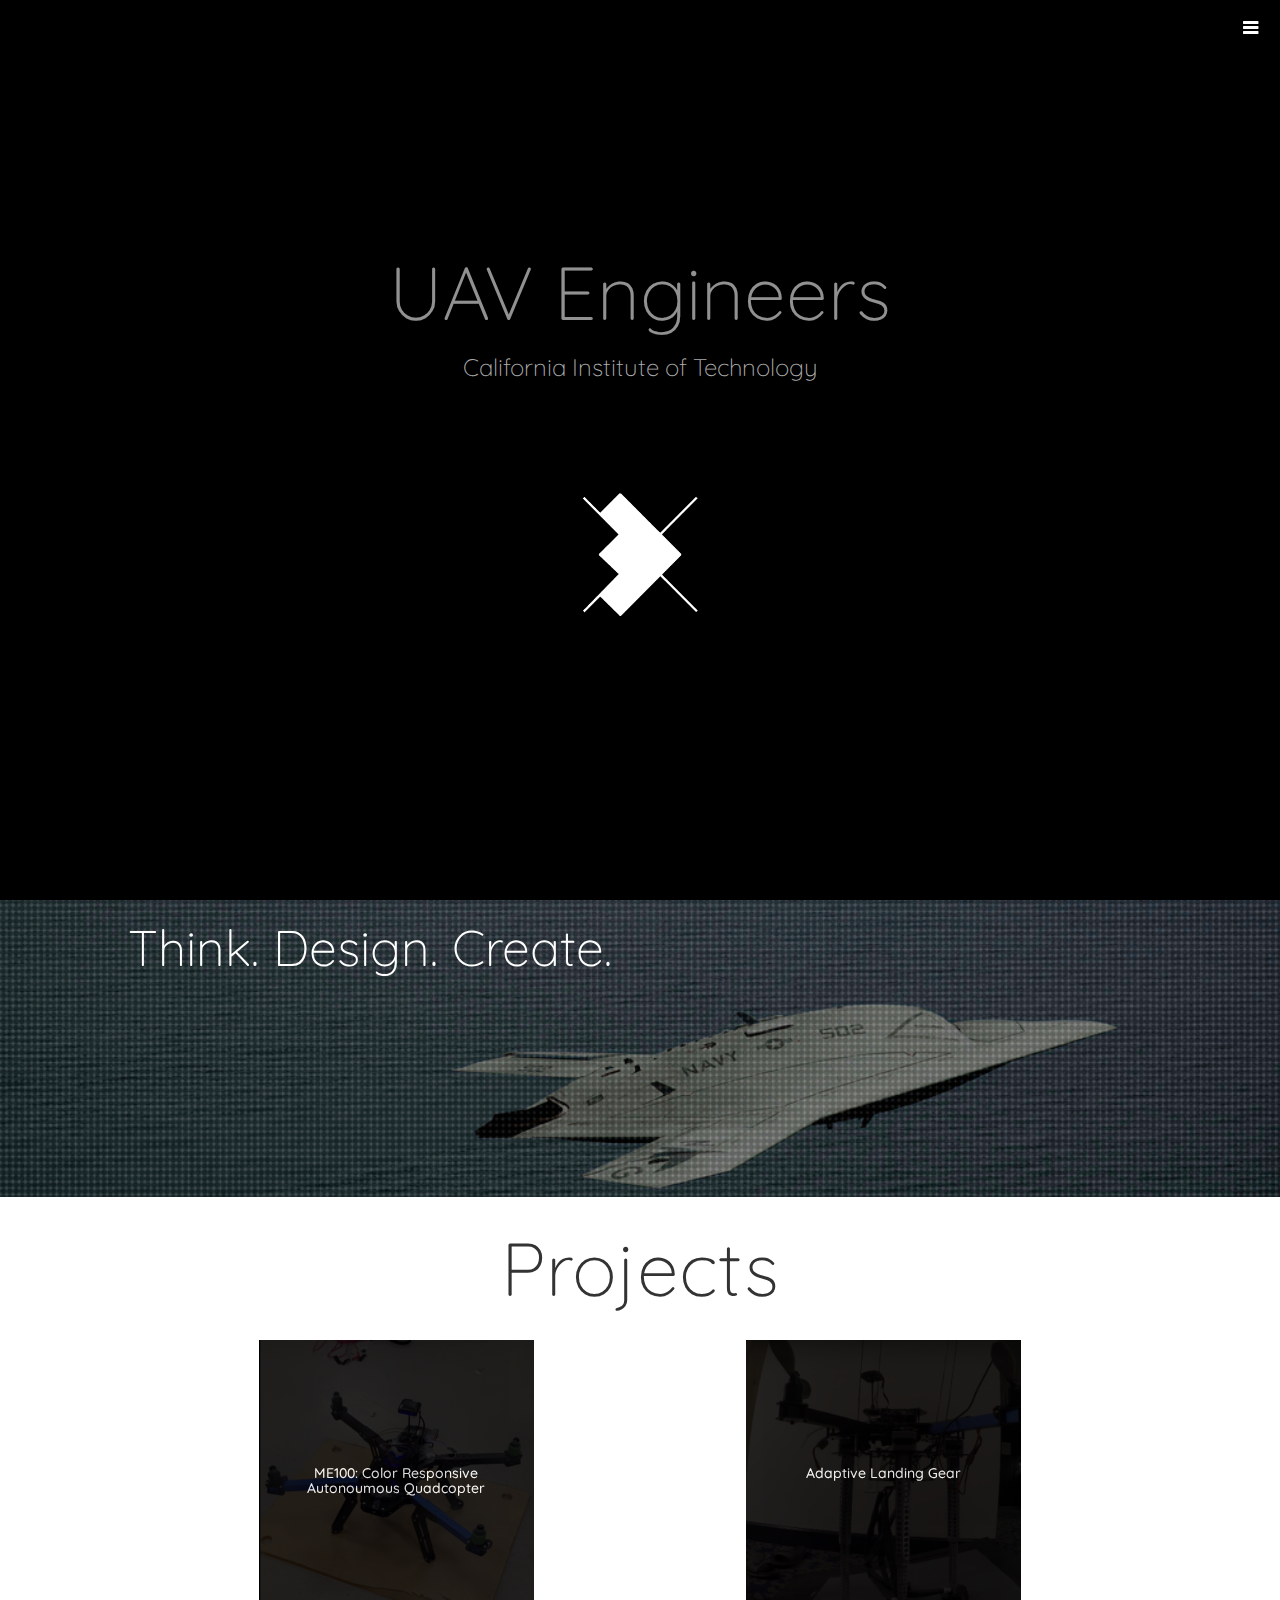
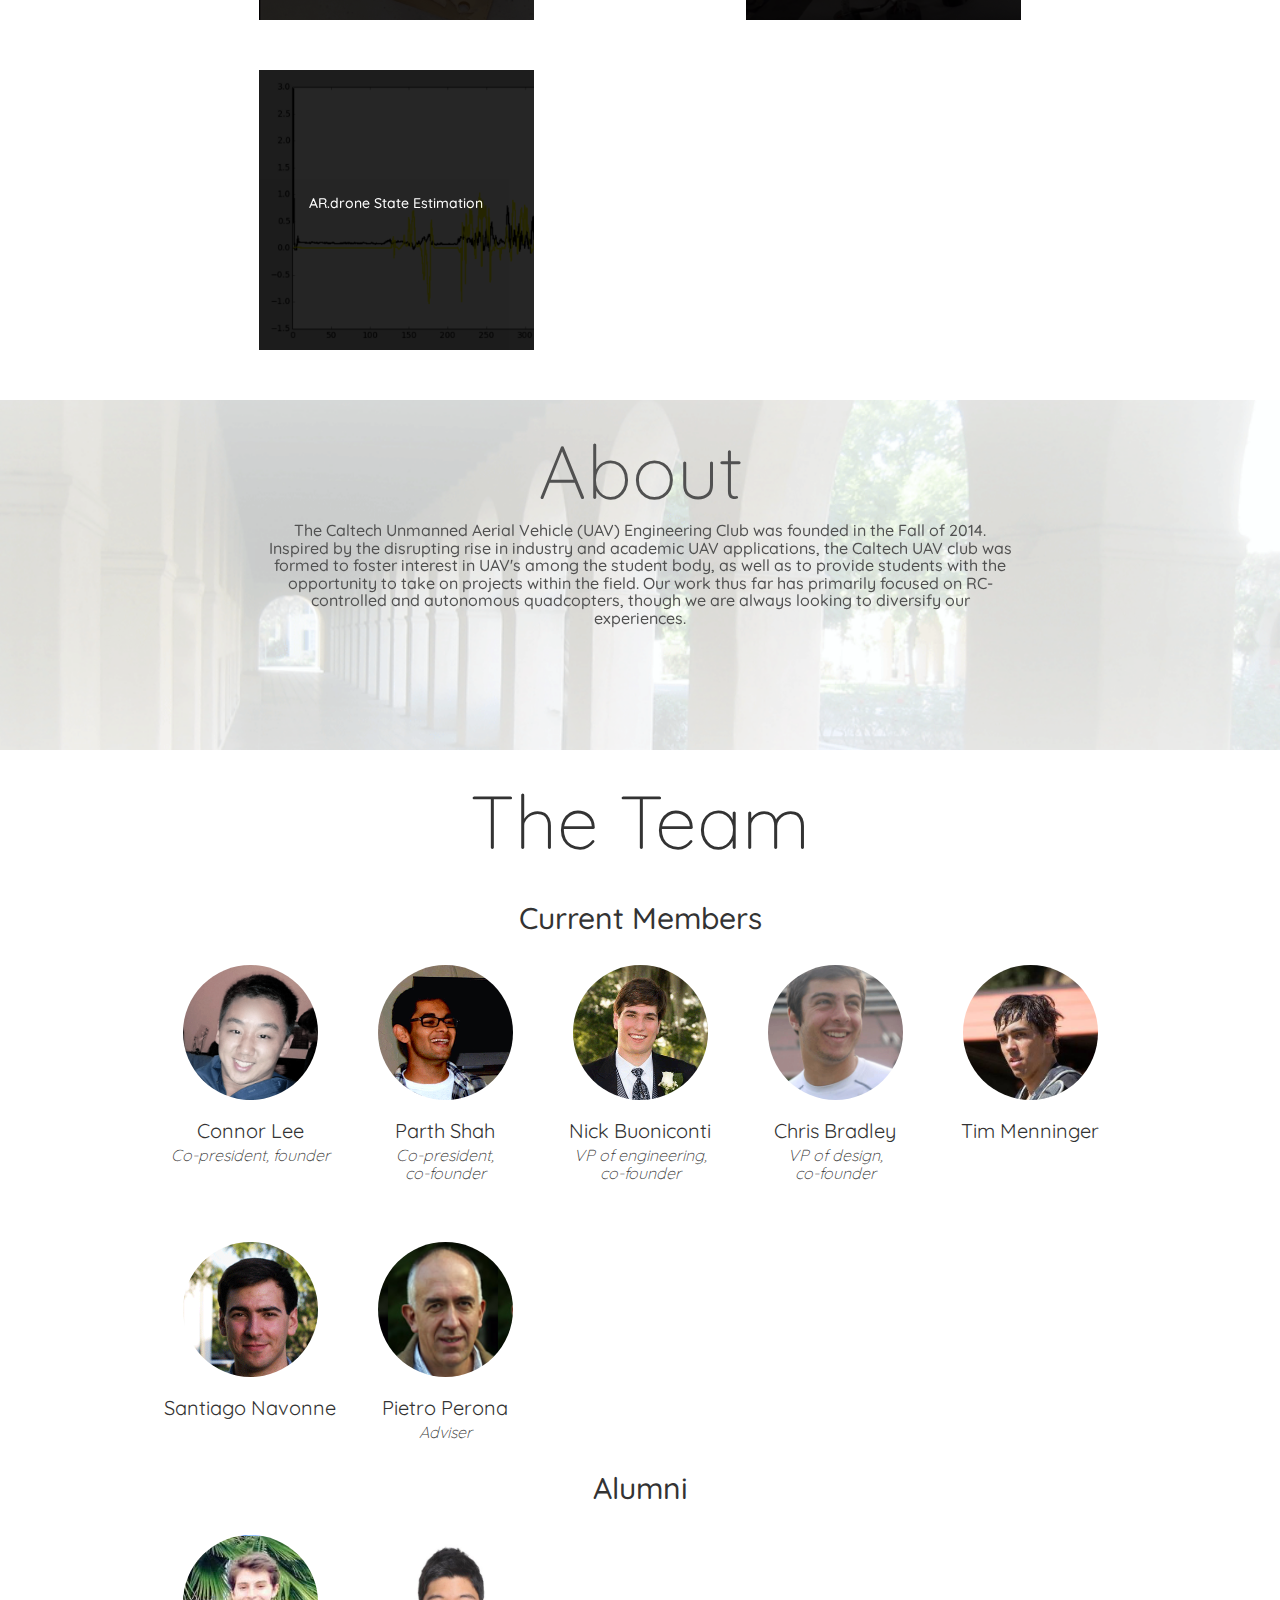
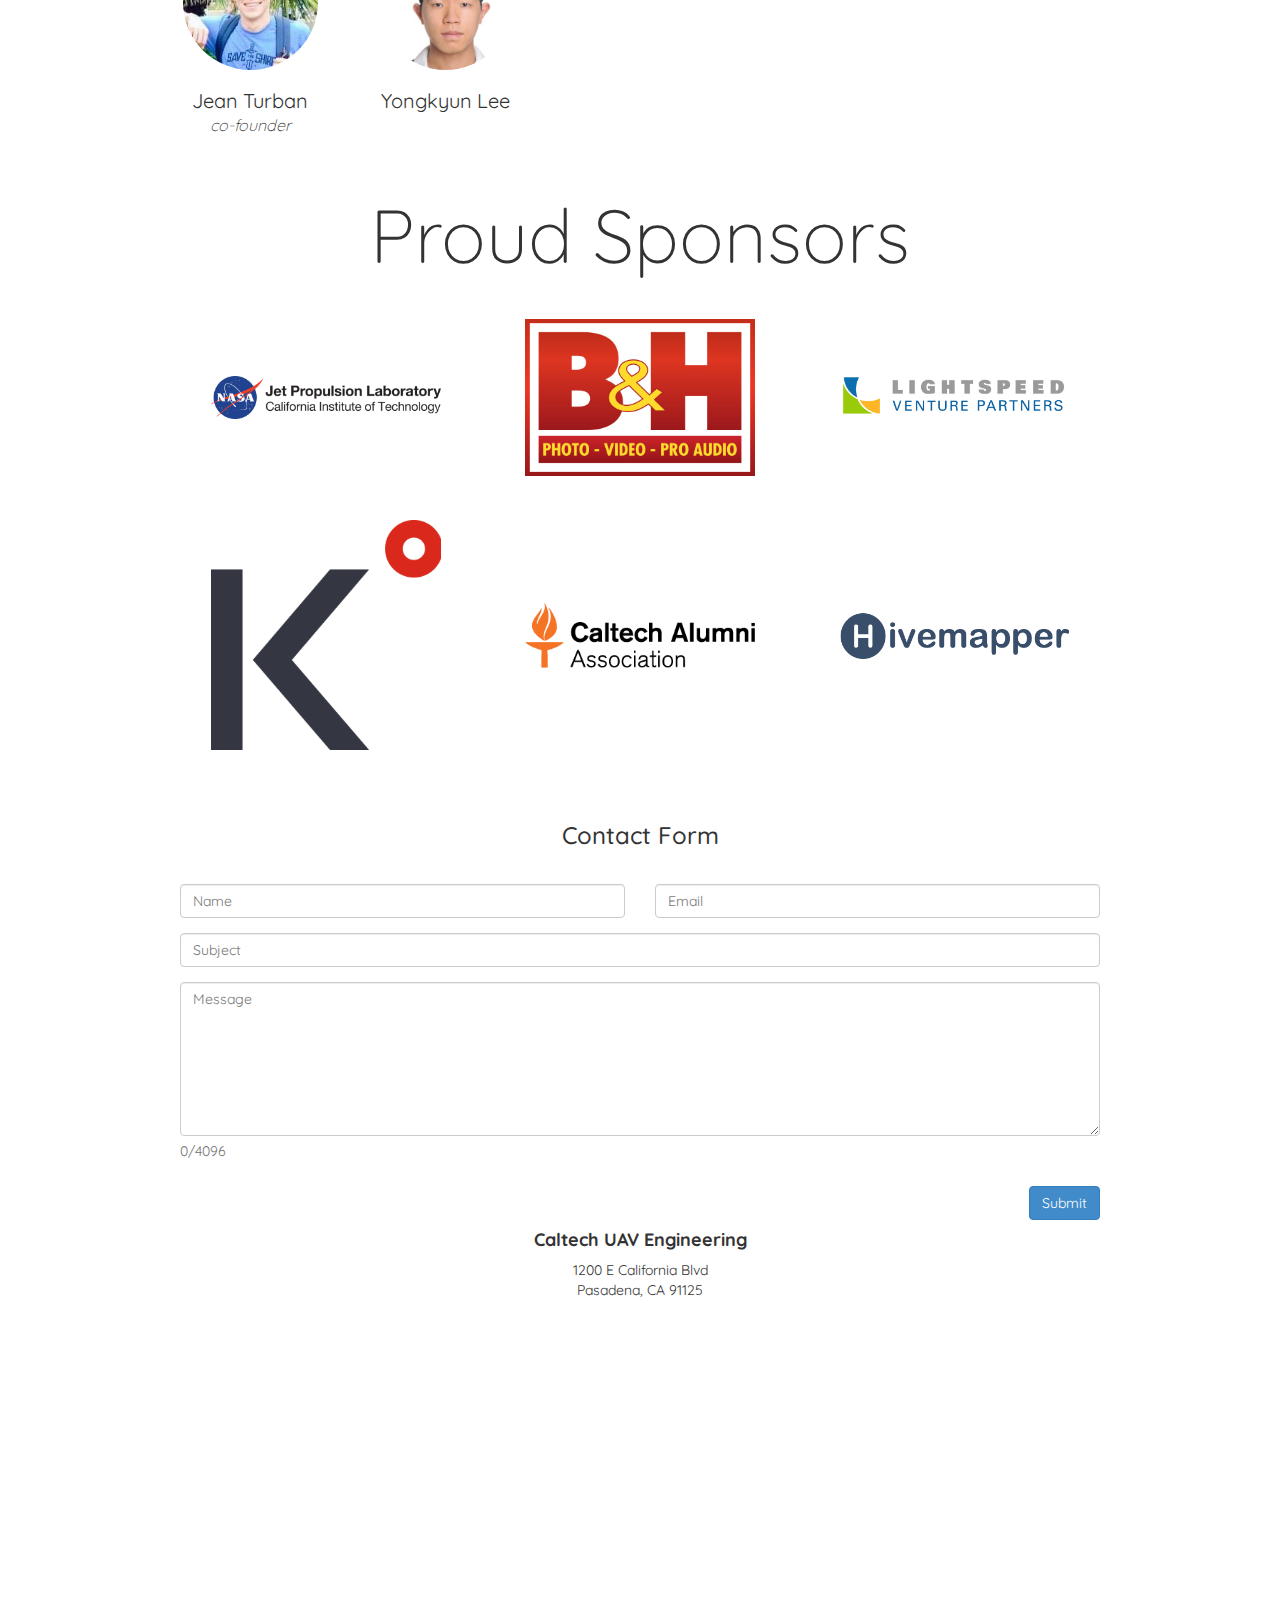
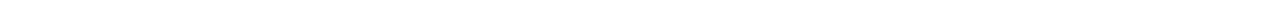
==== commit dc34f013: "changes" ====
--- a/index.html
+++ b/index.html
@@ -156,7 +156,7 @@
                             <a target="_blank" href="https://docs.google.com/document/d/1S4WXv7m8A-D75CFxS6QGtr2gaCGJGhpvjVT1wmEZ-Eo/edit?usp=sharing">here</a>.</p>
                         </div>
                         <div class='col-md-5'>
-                            <iframe width="560" height="315" src="https://www.youtube.com/embed/EI-OsLDHRHw" frameborder="0" allowfullscreen></iframe>
+                            <iframe width="420" height="315" src="https://www.youtube.com/embed/EI-OsLDHRHw" frameborder="0" allowfullscreen></iframe>
                         </div>
                     </div>
                 </div>
@@ -191,6 +191,13 @@
                     <h1 class="aboutHead">The Team</h1>
                 </div>
             </div>
+            <div class="row">
+                <div class="col-xs-12 text-vertical-center" class="headContainer">
+                    <br>
+                    <br>
+                    <h2 class="aboutHead">Current Members</h2>
+                </div>
+            </div>
             <div class='row'>
                 <div class='col-md-2 col-md-offset-1  profile'>
                     <div class="row">
@@ -298,7 +305,7 @@
         <div class='container'>
             <div class="row">
                 <div class="col-xs-12 text-vertical-center" class="headContainer">
-                    <h1 class="aboutHead">Sponsors</h1>
+                    <h1 class="aboutHead">Proud Sponsors</h1>
                 </div>
             </div>
             <div class='row sponsor-row'>
@@ -306,7 +313,7 @@
                     <a href="http://www.jpl.nasa.gov/" target="_blank"> 
                         <img src="img/jpl.png">
                     </a>
-                    <a href="https://www.bhphotovideo.com/" target="_blank"> 
+                    <a href="https://www.bhphotovideo.com/c/browse/aerial-imaging/ci/27989/N/3765401970" target="_blank"> 
                         <img src="img/bh.jpg">
                     </a>
                     <a href="http://lsvp.com/" target="_blank"> 
@@ -317,6 +324,9 @@
                     </a>
                     <a href="http://www.alumni.caltech.edu/" target="_blank"> 
                         <img src="img/alumni.png">
+                    </a>
+                    <a href="https://hivemapper.com/home" target="_blank"> 
+                        <img src="img/hive.png">
                     </a>
                 </div>
             </div>
